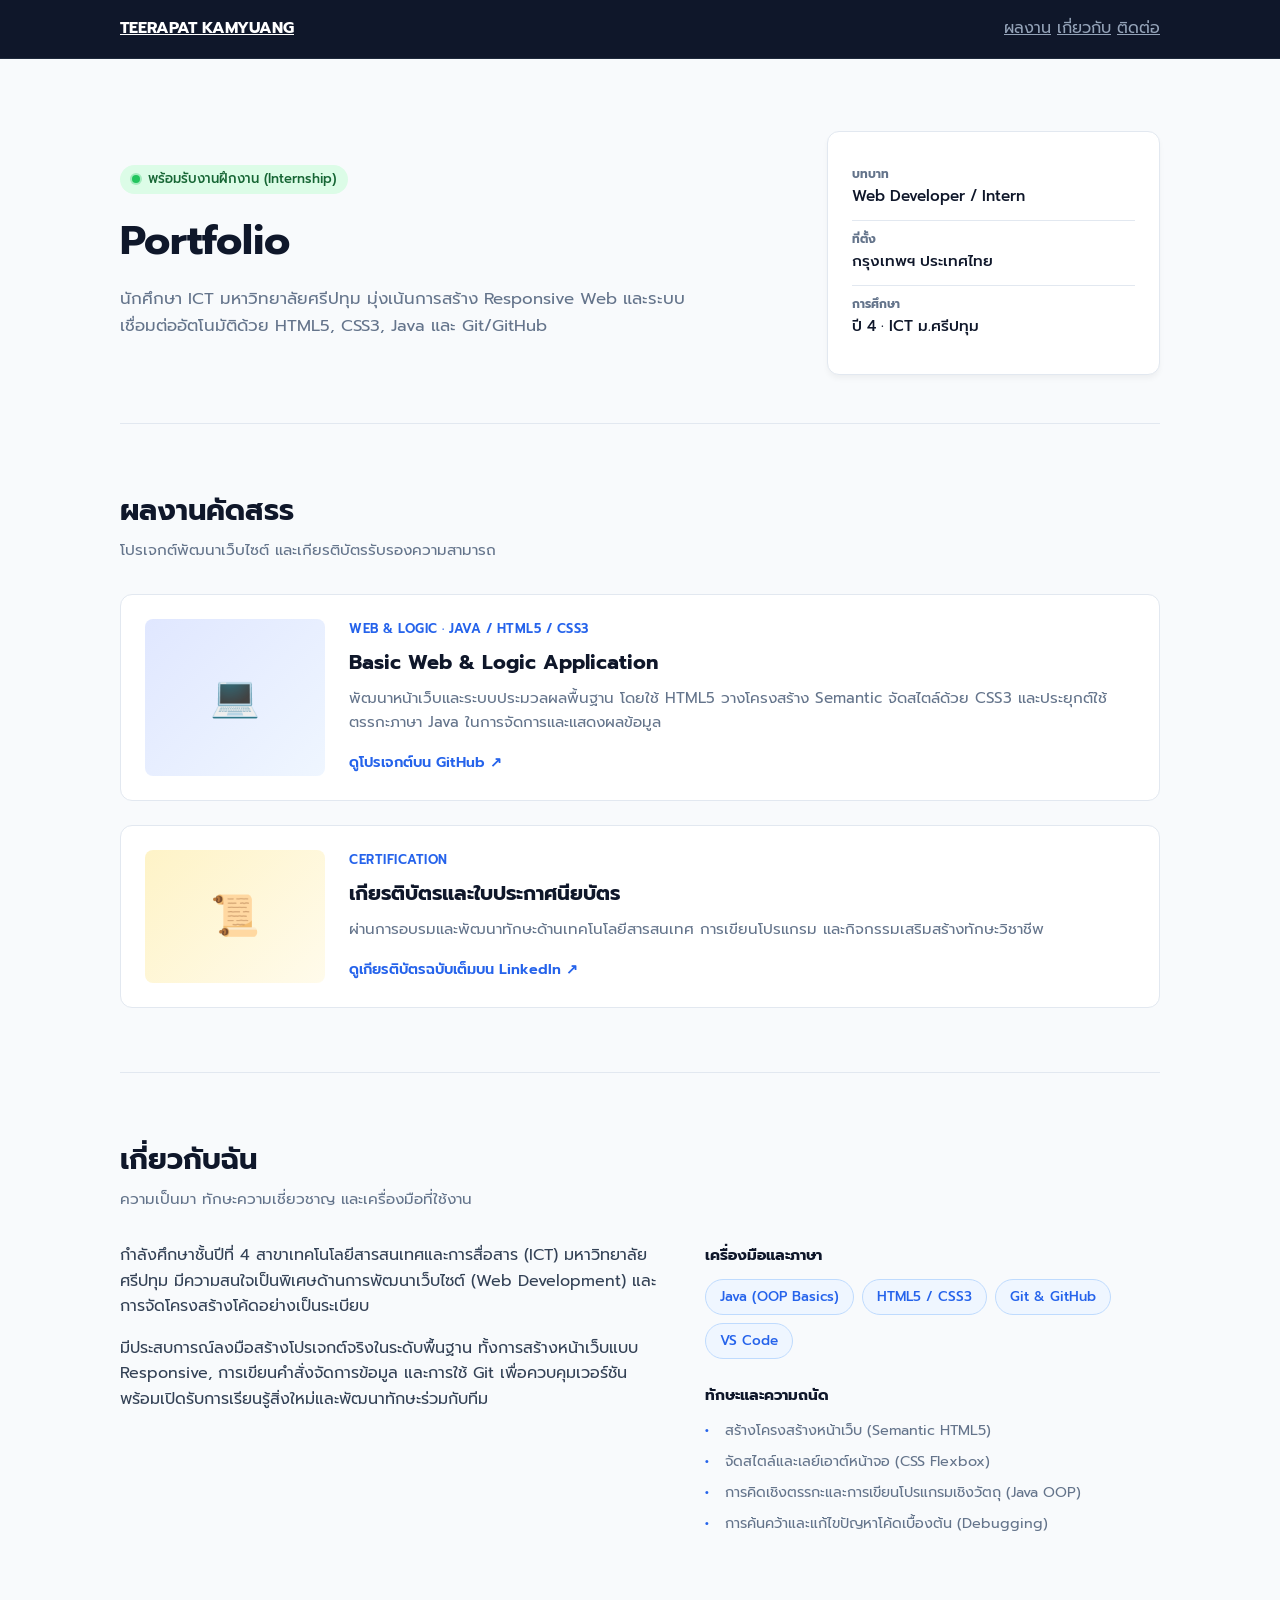
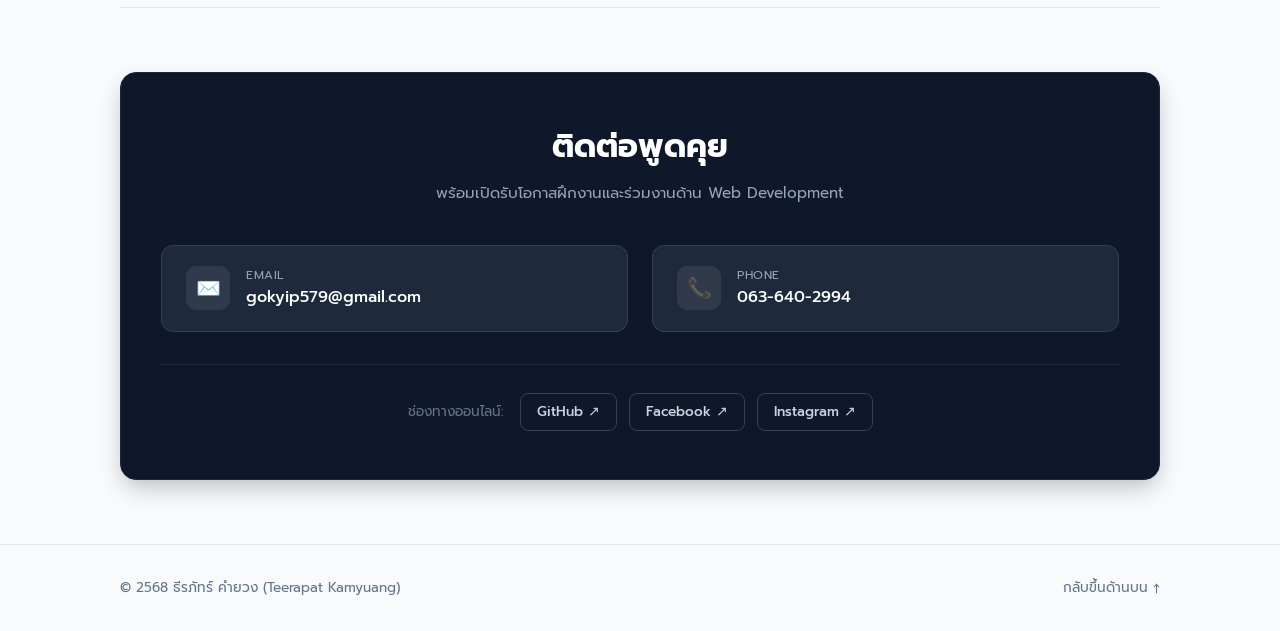
==== index.html @ 7fd55bf5 "rename to index.html" ====
<!DOCTYPE html>
<html lang="th">
<head>
  <meta charset="UTF-8">
  <meta name="viewport" content="width=device-width, initial-scale=1.0">
  <title>ธีรภัทร์ คำยวง | Web Developer</title>
  <link rel="preconnect" href="https://fonts.googleapis.com">
  <link rel="preconnect" href="https://fonts.gstatic.com" crossorigin>
  <link href="https://fonts.googleapis.com/css2?family=Prompt:wght@300;400;500;600;700&display=swap" rel="stylesheet">
  <link href="myy.css" rel="stylesheet">
</head>
<body>

<header class="site">
  <nav class="wrap">
    <a class="brand" href="#top">TEERAPAT KAMYUANG</a>
    <div class="nav-links">
      <a href="#work">ผลงาน</a>
      <a href="#about">เกี่ยวกับ</a>
      <a href="#contact">ติดต่อ</a>
    </div>
  </nav>
</header>

<main id="top">

  <!-- HERO SECTION -->
  <section class="hero wrap">
    <div class="hero-grid">
      <div class="hero-text">
        <div class="status-badge">
          <span class="status-dot"></span> พร้อมรับงานฝึกงาน (Internship)
        </div>
        <h1>Portfolio</h1>
        <p class="lede">นักศึกษา ICT มหาวิทยาลัยศรีปทุม มุ่งเน้นการสร้าง Responsive Web และระบบเชื่อมต่ออัตโนมัติด้วย HTML5, CSS3, Java และ Git/GitHub</p>
      </div>
      <div class="hero-meta-card">
        <div class="meta-item">
          <strong>บทบาท</strong>
          <span>Web Developer / Intern</span>
        </div>
        <div class="meta-item">
          <strong>ที่ตั้ง</strong>
          <span>กรุงเทพฯ ประเทศไทย</span>
        </div>
        <div class="meta-item">
          <strong>การศึกษา</strong>
          <span>ปี 4 · ICT ม.ศรีปทุม</span>
        </div>
      </div>
    </div>
  </section>

  <!-- PROJECTS SECTION -->
  <section class="section wrap" id="work">
    <div class="section-head">
      <h2>ผลงานคัดสรร</h2>
      <p>โปรเจกต์พัฒนาเว็บไซต์ และเกียรติบัตรรับรองความสามารถ</p>
    </div>

    <div class="projects-list">
      <!-- Project 1 -->
      <article class="project-card">
        <div class="art">
          <span class="art-icon">💻</span>
        </div>
        <div class="info">
          <div class="cat">Web &amp; Logic · Java / HTML5 / CSS3</div>
          <h3>Basic Web &amp; Logic Application</h3>
          <p>พัฒนาหน้าเว็บและระบบประมวลผลพื้นฐาน โดยใช้ HTML5 วางโครงสร้าง Semantic จัดสไตล์ด้วย CSS3 และประยุกต์ใช้ตรรกะภาษา Java ในการจัดการและแสดงผลข้อมูล</p>
          <a class="btn-link" href="https://github.com/KuroMark13" target="_blank">ดูโปรเจกต์บน GitHub ↗</a>
        </div>
      </article>
      
      <!-- Project 2: Certificate -->
      <article class="project-card cert-card">
        <div class="art cert-art">
          <span class="art-icon">📜</span>
        </div>
        <div class="info">
          <div class="cat">Certification</div>
          <h3>เกียรติบัตรและใบประกาศนียบัตร</h3>
          <p>ผ่านการอบรมและพัฒนาทักษะด้านเทคโนโลยีสารสนเทศ การเขียนโปรแกรม และกิจกรรมเสริมสร้างทักษะวิชาชีพ</p>
          <a class="btn-link" href="https://www.linkedin.com/in/teerapat-kamyuang-30a605290/" target="_blank">ดูเกียรติบัตรฉบับเต็มบน LinkedIn ↗</a>
        </div>
      </article>
    </div>
  </section>

  <!-- ABOUT SECTION -->
  <section class="section wrap" id="about">
    <div class="section-head">
      <h2>เกี่ยวกับฉัน</h2>
      <p>ความเป็นมา ทักษะความเชี่ยวชาญ และเครื่องมือที่ใช้งาน</p>
    </div>
    
    <div class="about-grid">
      <div class="about-desc">
        <p>กำลังศึกษาชั้นปีที่ 4 สาขาเทคโนโลยีสารสนเทศและการสื่อสาร (ICT) มหาวิทยาลัยศรีปทุม มีความสนใจเป็นพิเศษด้านการพัฒนาเว็บไซต์ (Web Development) และการจัดโครงสร้างโค้ดอย่างเป็นระเบียบ</p>
        <p>มีประสบการณ์ลงมือสร้างโปรเจกต์จริงในระดับพื้นฐาน ทั้งการสร้างหน้าเว็บแบบ Responsive, การเขียนคำสั่งจัดการข้อมูล และการใช้ Git เพื่อควบคุมเวอร์ชัน พร้อมเปิดรับการเรียนรู้สิ่งใหม่และพัฒนาทักษะร่วมกับทีม</p>
      </div>

      <div class="skills-block">
        <div class="skill-group">
          <h4>เครื่องมือและภาษา</h4>
          <div class="tag-cloud">
            <span class="tag">Java (OOP Basics)</span>
            <span class="tag">HTML5 / CSS3</span>
            <span class="tag">Git &amp; GitHub</span>
            <span class="tag">VS Code</span>
          </div>
        </div>
        <div class="skill-group">
          <h4>ทักษะและความถนัด</h4>
          <ul class="skill-list">
            <li>สร้างโครงสร้างหน้าเว็บ (Semantic HTML5)</li>
            <li>จัดสไตล์และเลย์เอาต์หน้าจอ (CSS Flexbox)</li>
            <li>การคิดเชิงตรรกะและการเขียนโปรแกรมเชิงวัตถุ (Java OOP)</li>
            <li>การค้นคว้าและแก้ไขปัญหาโค้ดเบื้องต้น (Debugging)</li>
          </ul>
        </div>
      </div>
    </div>
  </section>

  <!-- CONTACT SECTION -->
  <section class="section contact-section wrap" id="contact">
    <div class="contact-wrapper">
      <div class="contact-header">
        <h2>ติดต่อพูดคุย</h2>
        <p>พร้อมเปิดรับโอกาสฝึกงานและร่วมงานด้าน Web Development</p>
      </div>

      <!-- ช่องทางติดต่อหลัก: 2 คอลัมน์สมดุลกัน -->
      <div class="direct-contact-grid">
        <a class="contact-item" href="mailto:gokyip579@gmail.com">
          <div class="icon-box">✉️</div>
          <div class="contact-info">
            <span class="label">Email</span>
            <span class="value">gokyip579@gmail.com</span>
          </div>
        </a>

        <a class="contact-item" href="tel:0636402994">
          <div class="icon-box">📞</div>
          <div class="contact-info">
            <span class="label">Phone</span>
            <span class="value">063-640-2994</span>
          </div>
        </a>
      </div>

      <!-- โซเชียลมีเดีย: จัดแถวกลางสไตล์มินิมอล -->
      <div class="social-row">
        <span class="social-label">ช่องทางออนไลน์:</span>
        <div class="social-buttons">
          <a class="social-btn" href="https://github.com/KuroMark13" target="_blank">GitHub ↗</a>
          <a class="social-btn" href="https://www.facebook.com/teerapat.kamyuang" target="_blank">Facebook ↗</a>
          <a class="social-btn" href="https://www.instagram.com/kuro_kujo05" target="_blank">Instagram ↗</a>
        </div>
      </div>
    </div>
  </section>
</main>

<footer class="site">
  <div class="wrap footer-content">
    <span>© 2568 ธีรภัทร์ คำยวง (Teerapat Kamyuang)</span>
    <a href="#top">กลับขึ้นด้านบน ↑</a>
  </div>
</footer>

</body>
</html>
---- myy.css ----
/* --- RESET & VARIABLES --- */
:root {
  --primary: #2563eb;         /* สีน้ำเงิน Tech */
  --primary-light: #eff6ff;
  --dark: #0f172a;            /* สีกรมท่าเข้ม */
  --text-main: #1e293b;
  --text-muted: #64748b;
  --bg-page: #f8fafc;         /* เทาอ่อนสะบายตา */
  --bg-card: #ffffff;
  --border: #e2e8f0;
  --radius: 12px;
}

* {
  box-sizing: border-box;
  margin: 0;
  padding: 0;
}

html {
  scroll-behavior: smooth;
}

body {
  font-family: 'Prompt', -apple-system, BlinkMacSystemFont, sans-serif;
  background-color: var(--bg-page);
  color: var(--text-main);
  line-height: 1.6;
}

.wrap {
  width: 90%;
  max-width: 1040px;
  margin: 0 auto;
}

/* --- HEADER & NAVBAR --- */
header.site {
  position: sticky;
  top: 0;
  z-index: 100;
  background-color: #0f172a;
  border-bottom: 1px solid #1e293b;
  padding: 1rem 0;
}

header.site nav {
  display: flex;
  justify-content: space-between;
  align-items: center;
}

.brand {
  color: #ffffff;
  font-weight: 700;
}

.nav-links a {
  color: #94a3b8;
}

.nav-links a:hover {
  color: #38bdf8;
}

/* --- HERO SECTION --- */
.hero {
  padding: 4.5rem 0 3rem 0;
}

.hero-grid {
  display: grid;
  grid-template-columns: 2fr 1fr;
  gap: 2.5rem;
  align-items: center;
}

.status-badge {
  display: inline-flex;
  align-items: center;
  gap: 8px;
  background: #dcfce7;
  color: #166534;
  font-size: 0.82rem;
  font-weight: 500;
  padding: 4px 12px;
  border-radius: 50px;
  margin-bottom: 1.25rem;
}

.status-dot {
  width: 8px;
  height: 8px;
  background-color: #22c55e;
  border-radius: 50%;
  box-shadow: 0 0 0 2px rgba(34, 197, 94, 0.3);
}

.hero h1 {
  font-size: clamp(2rem, 3.2vw, 2.75rem);
  line-height: 1.3;
  color: var(--dark);
  margin-bottom: 1.2rem;
  word-break: keep-all;
}

.highlight {
  color: var(--primary);
}

.lede {
  color: var(--text-muted);
  font-size: 1.05rem;
  max-width: 580px;
}

.hero-meta-card {
  background: var(--bg-card);
  padding: 1.5rem;
  border-radius: var(--radius);
  border: 1px solid var(--border);
  box-shadow: 0 4px 6px -1px rgba(0, 0, 0, 0.05);
}

.meta-item {
  padding: 0.6rem 0;
  border-bottom: 1px solid var(--border);
}

.meta-item:last-child {
  border-bottom: none;
}

.meta-item strong {
  display: block;
  font-size: 0.75rem;
  color: var(--text-muted);
  text-transform: uppercase;
}

.meta-item span {
  font-size: 0.95rem;
  font-weight: 500;
  color: var(--dark);
}

/* --- SECTION GENERAL --- */
.section {
  padding: 4rem 0;
  border-top: 1px solid var(--border);
}

.section-head {
  margin-bottom: 2rem;
}

.section-head h2 {
  font-size: 1.8rem;
  color: var(--dark);
  margin-bottom: 0.25rem;
}

.section-head p {
  color: var(--text-muted);
  font-size: 0.95rem;
}

/* --- PROJECTS & CERTIFICATES CARDS --- */
.projects-list {
  display: flex;
  flex-direction: column;
  gap: 1.5rem;
}

.project-card {
  display: grid;
  grid-template-columns: 180px 1fr;
  gap: 1.5rem;
  background: var(--bg-card);
  border: 1px solid var(--border);
  border-radius: var(--radius);
  padding: 1.5rem;
  transition: transform 0.2s, box-shadow 0.2s, border-color 0.2s;
}

.project-card:hover {
  transform: translateY(-3px);
  box-shadow: 0 10px 15px -3px rgba(0, 0, 0, 0.07);
  border-color: #cbd5e1;
}

.project-card .art {
  background: linear-gradient(135deg, #e0e7ff, #eff6ff);
  border-radius: 8px;
  display: flex;
  align-items: center;
  justify-content: center;
  min-height: 120px;
}

.cert-art {
  background: linear-gradient(135deg, #fef3c7, #fffbeb) !important;
}

.art-icon {
  font-size: 2.5rem;
}

.project-card .cat {
  font-size: 0.8rem;
  font-weight: 600;
  color: var(--primary);
  text-transform: uppercase;
  letter-spacing: 0.5px;
  margin-bottom: 0.4rem;
}

.project-card h3 {
  font-size: 1.25rem;
  color: var(--dark);
  margin-bottom: 0.5rem;
}

.project-card p {
  color: var(--text-muted);
  font-size: 0.95rem;
  margin-bottom: 1rem;
}

.btn-link {
  display: inline-block;
  color: var(--primary);
  font-weight: 600;
  font-size: 0.9rem;
  text-decoration: none;
  transition: gap 0.2s;
}

.btn-link:hover {
  text-decoration: underline;
}

/* --- ABOUT SECTION & SKILLS --- */
.about-grid {
  display: grid;
  grid-template-columns: 1.2fr 1fr;
  gap: 2.5rem;
}

.about-desc p {
  color: #334155;
  margin-bottom: 1rem;
  font-size: 1rem;
}

.skills-block {
  display: flex;
  flex-direction: column;
  gap: 1.5rem;
}

.skill-group h4 {
  font-size: 0.95rem;
  color: var(--dark);
  margin-bottom: 0.75rem;
}

.tag-cloud {
  display: flex;
  flex-wrap: wrap;
  gap: 8px;
}

.tag {
  background: var(--primary-light);
  color: var(--primary);
  font-size: 0.85rem;
  font-weight: 500;
  padding: 6px 14px;
  border-radius: 20px;
  border: 1px solid #bfdbfe;
}

.skill-list {
  list-style: none;
}

.skill-list li {
  font-size: 0.9rem;
  color: var(--text-muted);
  margin-bottom: 0.5rem;
  position: relative;
  padding-left: 1.2rem;
}

.skill-list li::before {
  content: "•";
  color: var(--primary);
  font-weight: bold;
  position: absolute;
  left: 0;
}

/* --- CONTACT SECTION REDESIGN --- */
.contact-section {
  padding: 4rem 0;
}

.contact-wrapper {
  background: #0f172a; /* สีกรมท่าเข้มเรียบหรู */
  border: 1px solid #1e293b;
  border-radius: 16px;
  padding: 3rem 2.5rem;
  box-shadow: 0 10px 25px -5px rgba(15, 23, 42, 0.3);
}

.contact-header {
  text-align: center;
  margin-bottom: 2.5rem;
}

.contact-header h2 {
  color: #ffffff;
  font-size: 2rem;
  margin-bottom: 0.5rem;
}

.contact-header p {
  color: #94a3b8;
  font-size: 0.95rem;
}

/* การ์ดติดต่อหลัก 2 ใบวางคู่กัน */
.direct-contact-grid {
  display: grid;
  grid-template-columns: 1fr 1fr;
  gap: 1.5rem;
  margin-bottom: 2rem;
}

.contact-item {
  display: flex;
  align-items: center;
  gap: 1rem;
  background: #1e293b;
  border: 1px solid #334155;
  border-radius: 12px;
  padding: 1.25rem 1.5rem;
  text-decoration: none;
  transition: all 0.25s ease;
}

.contact-item:hover {
  background: #2563eb; /* ชี้แล้วเปลี่ยนเป็นสีน้ำเงิน */
  border-color: #2563eb;
  transform: translateY(-2px);
}

.icon-box {
  width: 44px;
  height: 44px;
  background: rgba(255, 255, 255, 0.08);
  border-radius: 10px;
  display: flex;
  align-items: center;
  justify-content: center;
  font-size: 1.25rem;
}

.contact-info {
  display: flex;
  flex-direction: column;
}

.contact-info .label {
  font-size: 0.75rem;
  text-transform: uppercase;
  letter-spacing: 0.5px;
  color: #94a3b8;
}

.contact-info .value {
  font-size: 1rem;
  font-weight: 500;
  color: #ffffff;
}

/* แถบโซเชียลมีเดีย */
.social-row {
  display: flex;
  align-items: center;
  justify-content: center;
  gap: 1rem;
  border-top: 1px solid #1e293b;
  padding-top: 1.75rem;
  flex-wrap: wrap;
}

.social-label {
  color: #64748b;
  font-size: 0.85rem;
}

.social-buttons {
  display: flex;
  gap: 0.75rem;
  flex-wrap: wrap;
}

.social-btn {
  background: transparent;
  color: #cbd5e1;
  border: 1px solid #334155;
  padding: 0.45rem 1rem;
  border-radius: 8px;
  text-decoration: none;
  font-size: 0.85rem;
  font-weight: 500;
  transition: all 0.2s ease;
}

.social-btn:hover {
  color: #ffffff;
  border-color: #94a3b8;
  background: rgba(255, 255, 255, 0.05);
}

/* รองรับจอมือถือ */
@media (max-width: 640px) {
  .contact-wrapper {
    padding: 2rem 1.25rem;
  }
  
  .direct-contact-grid {
    grid-template-columns: 1fr;
    gap: 1rem;
  }

  .social-row {
    flex-direction: column;
    gap: 0.75rem;
  }
}

/* --- FOOTER --- */
footer.site {
  border-top: 1px solid var(--border);
  padding: 2rem 0;
  font-size: 0.85rem;
  color: var(--text-muted);
}

.footer-content {
  display: flex;
  justify-content: space-between;
}

.footer-content a {
  color: var(--text-muted);
  text-decoration: none;
}

/* --- RESPONSIVE MOBILE --- */
@media (max-width: 768px) {
  .hero-grid,
  .about-grid,
  .project-card {
    grid-template-columns: 1fr;
  }

  .project-card .art {
    height: 100px;
  }

  .hero {
    padding: 2.5rem 0;
  }

  .contact-actions {
    flex-direction: column;
  }
}
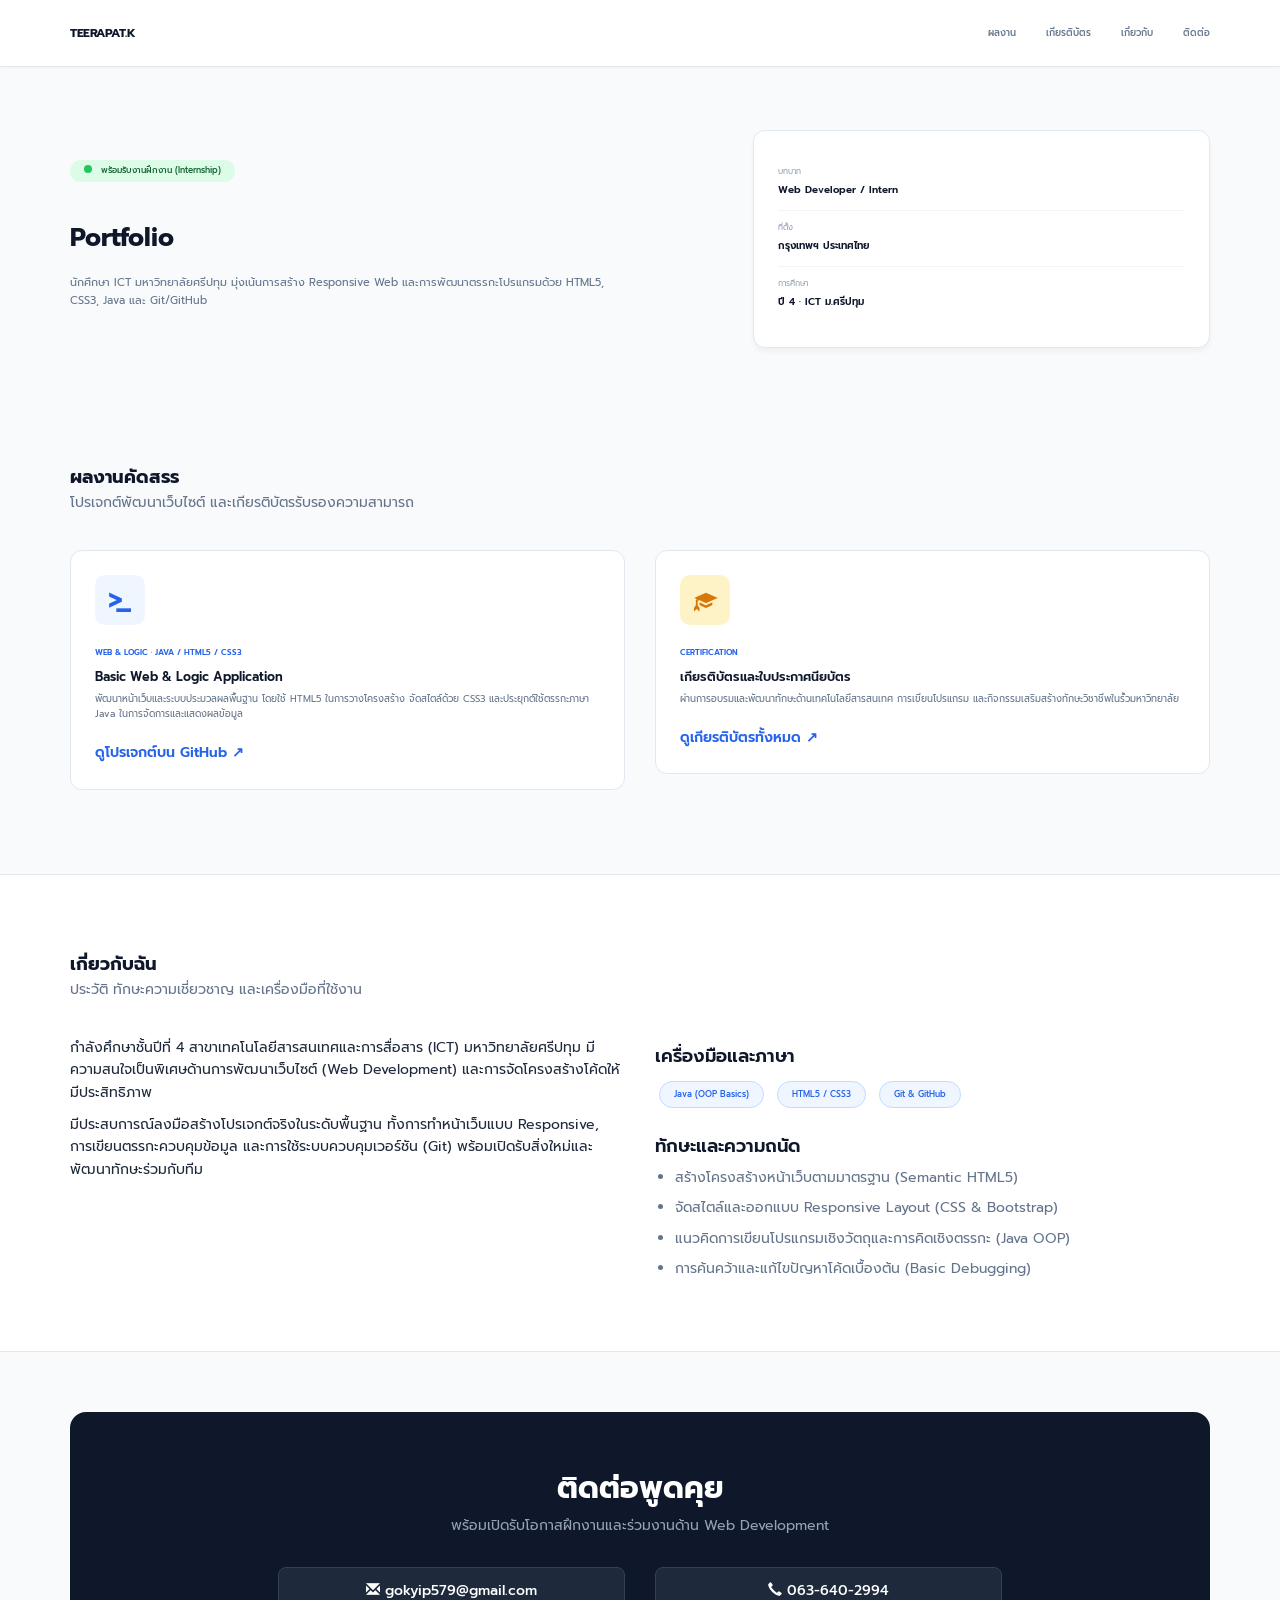
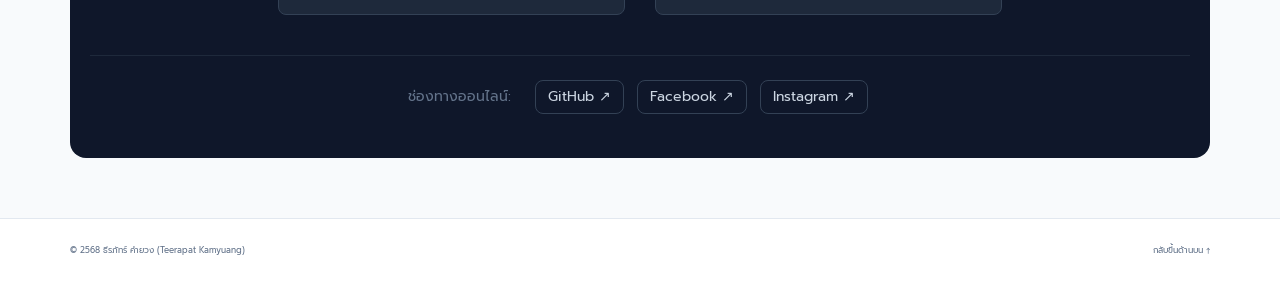
==== commit 87fce9fd: "upgrade to Bootstrap 3 with modal and responsive navbar" ====
--- a/index.html
+++ b/index.html
@@ -1,172 +1,202 @@
 <!DOCTYPE html>
 <html lang="th">
 <head>
-  <meta charset="UTF-8">
-  <meta name="viewport" content="width=device-width, initial-scale=1.0">
+  <meta charset="utf-8">
+  <meta name="viewport" content="width=device-width, initial-scale=1">
   <title>ธีรภัทร์ คำยวง | Web Developer</title>
+
+  <!-- Bootstrap 3.4.1 & jQuery -->
+  <link rel="stylesheet" href="https://maxcdn.bootstrapcdn.com/bootstrap/3.4.1/css/bootstrap.min.css">
+  <script src="https://ajax.googleapis.com/ajax/libs/jquery/3.7.1/jquery.min.js"></script>
+  <script src="https://maxcdn.bootstrapcdn.com/bootstrap/3.4.1/js/bootstrap.min.js"></script>
+
+  <!-- Google Fonts: Prompt -->
   <link rel="preconnect" href="https://fonts.googleapis.com">
   <link rel="preconnect" href="https://fonts.gstatic.com" crossorigin>
   <link href="https://fonts.googleapis.com/css2?family=Prompt:wght@300;400;500;600;700&display=swap" rel="stylesheet">
+
   <link href="myy.css" rel="stylesheet">
 </head>
-<body>
-
-<header class="site">
-  <nav class="wrap">
-    <a class="brand" href="#top">TEERAPAT KAMYUANG</a>
-    <div class="nav-links">
-      <a href="#work">ผลงาน</a>
-      <a href="#about">เกี่ยวกับ</a>
-      <a href="#contact">ติดต่อ</a>
-    </div>
-  </nav>
-</header>
-
-<main id="top">
-
-  <!-- HERO SECTION -->
-  <section class="hero wrap">
-    <div class="hero-grid">
-      <div class="hero-text">
+<body id="top">
+
+<!-- NAVBAR (Bootstrap Fixed Top + Collapse Menu) -->
+<nav class="navbar navbar-default navbar-fixed-top custom-nav">
+  <div class="container">
+    <div class="navbar-header">
+      <button type="button" class="navbar-toggle collapsed" data-toggle="collapse" data-target="#navbar-menu">
+        <span class="icon-bar"></span>
+        <span class="icon-bar"></span>
+        <span class="icon-bar"></span>
+      </button>
+      <a class="navbar-brand brand-logo" href="#top">TEERAPAT.K</a>
+    </div>
+
+    <div class="collapse navbar-collapse" id="navbar-menu">
+      <ul class="nav navbar-nav navbar-right">
+        <li><a href="#work">ผลงาน</a></li>
+        <li><a href="certificates.html">เกียรติบัตร</a></li>
+        <li><a href="#about">เกี่ยวกับ</a></li>
+        <li><a href="#contact">ติดต่อ</a></li>
+      </ul>
+    </div>
+  </div>
+</nav>
+
+<!-- HERO SECTION -->
+<section class="hero-section">
+  <div class="container">
+    <div class="row hero-align">
+      <div class="col-md-7 col-sm-12">
         <div class="status-badge">
           <span class="status-dot"></span> พร้อมรับงานฝึกงาน (Internship)
         </div>
-        <h1>Portfolio</h1>
-        <p class="lede">นักศึกษา ICT มหาวิทยาลัยศรีปทุม มุ่งเน้นการสร้าง Responsive Web และระบบเชื่อมต่ออัตโนมัติด้วย HTML5, CSS3, Java และ Git/GitHub</p>
-      </div>
-      <div class="hero-meta-card">
-        <div class="meta-item">
-          <strong>บทบาท</strong>
-          <span>Web Developer / Intern</span>
-        </div>
-        <div class="meta-item">
-          <strong>ที่ตั้ง</strong>
-          <span>กรุงเทพฯ ประเทศไทย</span>
-        </div>
-        <div class="meta-item">
-          <strong>การศึกษา</strong>
-          <span>ปี 4 · ICT ม.ศรีปทุม</span>
-        </div>
-      </div>
-    </div>
-  </section>
-
-  <!-- PROJECTS SECTION -->
-  <section class="section wrap" id="work">
-    <div class="section-head">
+        <h1 class="hero-title">Portfolio</h1>
+        <p class="hero-desc">
+          นักศึกษา ICT มหาวิทยาลัยศรีปทุม มุ่งเน้นการสร้าง Responsive Web และการพัฒนาตรรกะโปรแกรมด้วย HTML5, CSS3, Java และ Git/GitHub
+        </p>
+      </div>
+
+      <div class="col-md-5 col-sm-12">
+        <div class="meta-card">
+          <div class="meta-row">
+            <span class="meta-label">บทบาท</span>
+            <span class="meta-value">Web Developer / Intern</span>
+          </div>
+          <div class="meta-row">
+            <span class="meta-label">ที่ตั้ง</span>
+            <span class="meta-value">กรุงเทพฯ ประเทศไทย</span>
+          </div>
+          <div class="meta-row">
+            <span class="meta-label">การศึกษา</span>
+            <span class="meta-value">ปี 4 · ICT ม.ศรีปทุม</span>
+          </div>
+        </div>
+      </div>
+    </div>
+  </div>
+</section>
+
+<!-- PROJECTS SECTION -->
+<section class="section-padding" id="work">
+  <div class="container">
+    <div class="section-title-wrap">
       <h2>ผลงานคัดสรร</h2>
       <p>โปรเจกต์พัฒนาเว็บไซต์ และเกียรติบัตรรับรองความสามารถ</p>
     </div>
 
-    <div class="projects-list">
+    <div class="row">
       <!-- Project 1 -->
-      <article class="project-card">
-        <div class="art">
-          <span class="art-icon">💻</span>
-        </div>
-        <div class="info">
-          <div class="cat">Web &amp; Logic · Java / HTML5 / CSS3</div>
-          <h3>Basic Web &amp; Logic Application</h3>
-          <p>พัฒนาหน้าเว็บและระบบประมวลผลพื้นฐาน โดยใช้ HTML5 วางโครงสร้าง Semantic จัดสไตล์ด้วย CSS3 และประยุกต์ใช้ตรรกะภาษา Java ในการจัดการและแสดงผลข้อมูล</p>
-          <a class="btn-link" href="https://github.com/KuroMark13" target="_blank">ดูโปรเจกต์บน GitHub ↗</a>
-        </div>
-      </article>
-      
-      <!-- Project 2: Certificate -->
-      <article class="project-card cert-card">
-        <div class="art cert-art">
-          <span class="art-icon">📜</span>
-        </div>
-        <div class="info">
-          <div class="cat">Certification</div>
-          <h3>เกียรติบัตรและใบประกาศนียบัตร</h3>
-          <p>ผ่านการอบรมและพัฒนาทักษะด้านเทคโนโลยีสารสนเทศ การเขียนโปรแกรม และกิจกรรมเสริมสร้างทักษะวิชาชีพ</p>
-          <a class="btn-link" href="https://www.linkedin.com/in/teerapat-kamyuang-30a605290/" target="_blank">ดูเกียรติบัตรฉบับเต็มบน LinkedIn ↗</a>
-        </div>
-      </article>
-    </div>
-  </section>
-
-  <!-- ABOUT SECTION -->
-  <section class="section wrap" id="about">
-    <div class="section-head">
+      <div class="col-md-6 col-sm-12">
+        <div class="custom-card">
+          <div class="card-icon-header icon-code">
+            <span class="glyphicon glyphicon-console"></span>
+          </div>
+          <div class="card-content">
+            <span class="card-tag">Web &amp; Logic · Java / HTML5 / CSS3</span>
+            <h3>Basic Web &amp; Logic Application</h3>
+            <p>พัฒนาหน้าเว็บและระบบประมวลผลพื้นฐาน โดยใช้ HTML5 ในการวางโครงสร้าง จัดสไตล์ด้วย CSS3 และประยุกต์ใช้ตรรกะภาษา Java ในการจัดการและแสดงผลข้อมูล</p>
+            <a class="card-btn-link" href="https://github.com/KuroMark13" target="_blank">ดูโปรเจกต์บน GitHub ↗</a>
+          </div>
+        </div>
+      </div>
+
+      <!-- Project 2: Link to Certificates -->
+      <div class="col-md-6 col-sm-12">
+        <div class="custom-card">
+          <div class="card-icon-header icon-cert">
+            <span class="glyphicon glyphicon-education"></span>
+          </div>
+          <div class="card-content">
+            <span class="card-tag">Certification</span>
+            <h3>เกียรติบัตรและใบประกาศนียบัตร</h3>
+            <p>ผ่านการอบรมและพัฒนาทักษะด้านเทคโนโลยีสารสนเทศ การเขียนโปรแกรม และกิจกรรมเสริมสร้างทักษะวิชาชีพในรั้วมหาวิทยาลัย</p>
+            <a class="card-btn-link" href="certificates.html">ดูเกียรติบัตรทั้งหมด ↗</a>
+          </div>
+        </div>
+      </div>
+    </div>
+  </div>
+</section>
+
+<!-- ABOUT SECTION -->
+<section class="section-padding bg-light-section" id="about">
+  <div class="container">
+    <div class="section-title-wrap">
       <h2>เกี่ยวกับฉัน</h2>
-      <p>ความเป็นมา ทักษะความเชี่ยวชาญ และเครื่องมือที่ใช้งาน</p>
-    </div>
-    
-    <div class="about-grid">
-      <div class="about-desc">
-        <p>กำลังศึกษาชั้นปีที่ 4 สาขาเทคโนโลยีสารสนเทศและการสื่อสาร (ICT) มหาวิทยาลัยศรีปทุม มีความสนใจเป็นพิเศษด้านการพัฒนาเว็บไซต์ (Web Development) และการจัดโครงสร้างโค้ดอย่างเป็นระเบียบ</p>
-        <p>มีประสบการณ์ลงมือสร้างโปรเจกต์จริงในระดับพื้นฐาน ทั้งการสร้างหน้าเว็บแบบ Responsive, การเขียนคำสั่งจัดการข้อมูล และการใช้ Git เพื่อควบคุมเวอร์ชัน พร้อมเปิดรับการเรียนรู้สิ่งใหม่และพัฒนาทักษะร่วมกับทีม</p>
-      </div>
-
-      <div class="skills-block">
-        <div class="skill-group">
+      <p>ประวัติ ทักษะความเชี่ยวชาญ และเครื่องมือที่ใช้งาน</p>
+    </div>
+
+    <div class="row">
+      <div class="col-md-6 col-sm-12">
+        <div class="about-text">
+          <p>กำลังศึกษาชั้นปีที่ 4 สาขาเทคโนโลยีสารสนเทศและการสื่อสาร (ICT) มหาวิทยาลัยศรีปทุม มีความสนใจเป็นพิเศษด้านการพัฒนาเว็บไซต์ (Web Development) และการจัดโครงสร้างโค้ดให้มีประสิทธิภาพ</p>
+          <p>มีประสบการณ์ลงมือสร้างโปรเจกต์จริงในระดับพื้นฐาน ทั้งการทำหน้าเว็บแบบ Responsive, การเขียนตรรกะควบคุมข้อมูล และการใช้ระบบควบคุมเวอร์ชัน (Git) พร้อมเปิดรับสิ่งใหม่และพัฒนาทักษะร่วมกับทีม</p>
+        </div>
+      </div>
+
+      <div class="col-md-6 col-sm-12">
+        <div class="skills-box">
           <h4>เครื่องมือและภาษา</h4>
-          <div class="tag-cloud">
-            <span class="tag">Java (OOP Basics)</span>
-            <span class="tag">HTML5 / CSS3</span>
-            <span class="tag">Git &amp; GitHub</span>
-            <span class="tag">VS Code</span>
-          </div>
-        </div>
-        <div class="skill-group">
-          <h4>ทักษะและความถนัด</h4>
-          <ul class="skill-list">
-            <li>สร้างโครงสร้างหน้าเว็บ (Semantic HTML5)</li>
-            <li>จัดสไตล์และเลย์เอาต์หน้าจอ (CSS Flexbox)</li>
-            <li>การคิดเชิงตรรกะและการเขียนโปรแกรมเชิงวัตถุ (Java OOP)</li>
-            <li>การค้นคว้าและแก้ไขปัญหาโค้ดเบื้องต้น (Debugging)</li>
+          <div class="badge-tags">
+            <span class="skill-badge">Java (OOP Basics)</span>
+            <span class="skill-badge">HTML5 / CSS3</span>
+            <span class="skill-badge">Git &amp; GitHub</span>
+          </div>
+
+          <h4 style="margin-top: 25px;">ทักษะและความถนัด</h4>
+          <ul class="styled-list">
+            <li>สร้างโครงสร้างหน้าเว็บตามมาตรฐาน (Semantic HTML5)</li>
+            <li>จัดสไตล์และออกแบบ Responsive Layout (CSS &amp; Bootstrap)</li>
+            <li>แนวคิดการเขียนโปรแกรมเชิงวัตถุและการคิดเชิงตรรกะ (Java OOP)</li>
+            <li>การค้นคว้าและแก้ไขปัญหาโค้ดเบื้องต้น (Basic Debugging)</li>
           </ul>
         </div>
       </div>
     </div>
-  </section>
-
-  <!-- CONTACT SECTION -->
-  <section class="section contact-section wrap" id="contact">
-    <div class="contact-wrapper">
-      <div class="contact-header">
-        <h2>ติดต่อพูดคุย</h2>
-        <p>พร้อมเปิดรับโอกาสฝึกงานและร่วมงานด้าน Web Development</p>
-      </div>
-
-      <!-- ช่องทางติดต่อหลัก: 2 คอลัมน์สมดุลกัน -->
-      <div class="direct-contact-grid">
-        <a class="contact-item" href="mailto:gokyip579@gmail.com">
-          <div class="icon-box">✉️</div>
-          <div class="contact-info">
-            <span class="label">Email</span>
-            <span class="value">gokyip579@gmail.com</span>
-          </div>
-        </a>
-
-        <a class="contact-item" href="tel:0636402994">
-          <div class="icon-box">📞</div>
-          <div class="contact-info">
-            <span class="label">Phone</span>
-            <span class="value">063-640-2994</span>
-          </div>
-        </a>
-      </div>
-
-      <!-- โซเชียลมีเดีย: จัดแถวกลางสไตล์มินิมอล -->
-      <div class="social-row">
-        <span class="social-label">ช่องทางออนไลน์:</span>
-        <div class="social-buttons">
-          <a class="social-btn" href="https://github.com/KuroMark13" target="_blank">GitHub ↗</a>
-          <a class="social-btn" href="https://www.facebook.com/teerapat.kamyuang" target="_blank">Facebook ↗</a>
-          <a class="social-btn" href="https://www.instagram.com/kuro_kujo05" target="_blank">Instagram ↗</a>
-        </div>
-      </div>
-    </div>
-  </section>
-</main>
-
-<footer class="site">
-  <div class="wrap footer-content">
-    <span>© 2568 ธีรภัทร์ คำยวง (Teerapat Kamyuang)</span>
-    <a href="#top">กลับขึ้นด้านบน ↑</a>
+  </div>
+</section>
+
+<!-- CONTACT SECTION -->
+<section class="section-padding" id="contact">
+  <div class="container">
+    <div class="contact-box-card text-center">
+      <h2>ติดต่อพูดคุย</h2>
+      <p>พร้อมเปิดรับโอกาสฝึกงานและร่วมงานด้าน Web Development</p>
+
+      <div class="row contact-btn-group">
+        <div class="col-sm-6 col-md-4 col-md-offset-2">
+          <a class="contact-action-btn primary-contact" href="mailto:gokyip579@gmail.com">
+            <span class="glyphicon glyphicon-envelope"></span> gokyip579@gmail.com
+          </a>
+        </div>
+        <div class="col-sm-6 col-md-4">
+          <a class="contact-action-btn primary-contact" href="tel:0636402994">
+            <span class="glyphicon glyphicon-earphone"></span> 063-640-2994
+          </a>
+        </div>
+      </div>
+
+      <div class="social-links-area">
+        <span class="social-text">ช่องทางออนไลน์:</span>
+        <a class="btn btn-default custom-social-btn" href="https://github.com/KuroMark13" target="_blank">GitHub ↗</a>
+        <a class="btn btn-default custom-social-btn" href="https://www.facebook.com/teerapat.kamyuang" target="_blank">Facebook ↗</a>
+        <a class="btn btn-default custom-social-btn" href="https://www.instagram.com/kuro_kujo05" target="_blank">Instagram ↗</a>
+      </div>
+    </div>
+  </div>
+</section>
+
+<!-- FOOTER -->
+<footer class="site-footer">
+  <div class="container">
+    <div class="row">
+      <div class="col-sm-6 text-left">
+        <span>© 2568 ธีรภัทร์ คำยวง (Teerapat Kamyuang)</span>
+      </div>
+      <div class="col-sm-6 text-right">
+        <a href="#top">กลับขึ้นด้านบน ↑</a>
+      </div>
+    </div>
   </div>
 </footer>
 
--- a/myy.css
+++ b/myy.css
@@ -1,482 +1,327 @@
-/* --- RESET & VARIABLES --- */
-:root {
-  --primary: #2563eb;         /* สีน้ำเงิน Tech */
-  --primary-light: #eff6ff;
-  --dark: #0f172a;            /* สีกรมท่าเข้ม */
-  --text-main: #1e293b;
-  --text-muted: #64748b;
-  --bg-page: #f8fafc;         /* เทาอ่อนสะบายตา */
-  --bg-card: #ffffff;
-  --border: #e2e8f0;
-  --radius: 12px;
-}
-
-* {
-  box-sizing: border-box;
-  margin: 0;
-  padding: 0;
-}
-
-html {
-  scroll-behavior: smooth;
-}
-
+/* --- RESET & TYPOGRAPHY --- */
 body {
-  font-family: 'Prompt', -apple-system, BlinkMacSystemFont, sans-serif;
-  background-color: var(--bg-page);
-  color: var(--text-main);
+  font-family: 'Prompt', -apple-system, BlinkMacSystemFont, sans-serif !important;
+  background-color: #f8fafc;
+  color: #1e293b;
   line-height: 1.6;
-}
-
-.wrap {
-  width: 90%;
-  max-width: 1040px;
-  margin: 0 auto;
-}
-
-/* --- HEADER & NAVBAR --- */
-header.site {
-  position: sticky;
-  top: 0;
-  z-index: 100;
-  background-color: #0f172a;
-  border-bottom: 1px solid #1e293b;
-  padding: 1rem 0;
-}
-
-header.site nav {
+  padding-top: 70px; /* เว้นที่ให้ Fixed Navbar */
+}
+
+/* --- NAVBAR STYLING --- */
+.custom-nav {
+  background-color: rgba(255, 255, 255, 0.95);
+  backdrop-filter: blur(8px);
+  border-bottom: 1px solid #e2e8f0;
+  padding: 8px 0;
+  box-shadow: 0 1px 3px rgba(0, 0, 0, 0.04);
+}
+
+.brand-logo {
+  font-weight: 700;
+  color: #0f172a !important;
+  letter-spacing: -0.5px;
+  font-size: 1.2rem;
+}
+
+.custom-nav .navbar-nav > li > a {
+  color: #64748b;
+  font-weight: 500;
+  font-size: 0.95rem;
+  transition: color 0.2s;
+}
+
+.custom-nav .navbar-nav > li > a:hover {
+  color: #2563eb !important;
+  background: transparent !important;
+}
+
+/* --- HERO SECTION --- */
+.hero-section {
+  padding: 60px 0 40px 0;
+}
+
+.hero-align {
   display: flex;
-  justify-content: space-between;
   align-items: center;
-}
-
-.brand {
-  color: #ffffff;
-  font-weight: 700;
-}
-
-.nav-links a {
-  color: #94a3b8;
-}
-
-.nav-links a:hover {
-  color: #38bdf8;
-}
-
-/* --- HERO SECTION --- */
-.hero {
-  padding: 4.5rem 0 3rem 0;
-}
-
-.hero-grid {
-  display: grid;
-  grid-template-columns: 2fr 1fr;
-  gap: 2.5rem;
-  align-items: center;
+  flex-wrap: wrap;
 }
 
 .status-badge {
-  display: inline-flex;
-  align-items: center;
-  gap: 8px;
+  display: inline-block;
   background: #dcfce7;
   color: #166534;
-  font-size: 0.82rem;
-  font-weight: 500;
-  padding: 4px 12px;
+  font-size: 0.85rem;
+  font-weight: 500;
+  padding: 4px 14px;
   border-radius: 50px;
-  margin-bottom: 1.25rem;
+  margin-bottom: 20px;
 }
 
 .status-dot {
+  display: inline-block;
   width: 8px;
   height: 8px;
   background-color: #22c55e;
   border-radius: 50%;
-  box-shadow: 0 0 0 2px rgba(34, 197, 94, 0.3);
-}
-
-.hero h1 {
-  font-size: clamp(2rem, 3.2vw, 2.75rem);
+  margin-right: 6px;
+}
+
+.hero-title {
+  font-size: 2.5rem;
+  font-weight: 700;
+  color: #0f172a;
   line-height: 1.3;
-  color: var(--dark);
-  margin-bottom: 1.2rem;
-  word-break: keep-all;
-}
-
-.highlight {
-  color: var(--primary);
-}
-
-.lede {
-  color: var(--text-muted);
-  font-size: 1.05rem;
-  max-width: 580px;
-}
-
-.hero-meta-card {
-  background: var(--bg-card);
-  padding: 1.5rem;
-  border-radius: var(--radius);
-  border: 1px solid var(--border);
+  margin-bottom: 20px;
+}
+
+.text-primary-custom {
+  color: #2563eb;
+}
+
+.hero-desc {
+  color: #64748b;
+  font-size: 1.1rem;
+  max-width: 540px;
+}
+
+.meta-card {
+  background: #ffffff;
+  border: 1px solid #e2e8f0;
+  border-radius: 12px;
+  padding: 24px;
   box-shadow: 0 4px 6px -1px rgba(0, 0, 0, 0.05);
 }
 
-.meta-item {
-  padding: 0.6rem 0;
-  border-bottom: 1px solid var(--border);
-}
-
-.meta-item:last-child {
+.meta-row {
+  padding: 10px 0;
+  border-bottom: 1px solid #f1f5f9;
+}
+
+.meta-row:last-child {
   border-bottom: none;
 }
 
-.meta-item strong {
+.meta-label {
   display: block;
-  font-size: 0.75rem;
-  color: var(--text-muted);
+  font-size: 0.8rem;
+  color: #94a3b8;
   text-transform: uppercase;
 }
 
-.meta-item span {
-  font-size: 0.95rem;
-  font-weight: 500;
-  color: var(--dark);
-}
-
-/* --- SECTION GENERAL --- */
-.section {
-  padding: 4rem 0;
-  border-top: 1px solid var(--border);
-}
-
-.section-head {
-  margin-bottom: 2rem;
-}
-
-.section-head h2 {
+.meta-value {
+  font-size: 1rem;
+  font-weight: 600;
+  color: #0f172a;
+}
+
+/* --- SECTION & TITLES --- */
+.section-padding {
+  padding: 60px 0;
+}
+
+.bg-light-section {
+  background-color: #ffffff;
+  border-top: 1px solid #e2e8f0;
+  border-bottom: 1px solid #e2e8f0;
+}
+
+.section-title-wrap {
+  margin-bottom: 35px;
+}
+
+.section-title-wrap h2 {
   font-size: 1.8rem;
-  color: var(--dark);
-  margin-bottom: 0.25rem;
-}
-
-.section-head p {
-  color: var(--text-muted);
-  font-size: 0.95rem;
-}
-
-/* --- PROJECTS & CERTIFICATES CARDS --- */
-.projects-list {
-  display: flex;
-  flex-direction: column;
-  gap: 1.5rem;
-}
-
-.project-card {
-  display: grid;
-  grid-template-columns: 180px 1fr;
-  gap: 1.5rem;
-  background: var(--bg-card);
-  border: 1px solid var(--border);
-  border-radius: var(--radius);
-  padding: 1.5rem;
-  transition: transform 0.2s, box-shadow 0.2s, border-color 0.2s;
-}
-
-.project-card:hover {
-  transform: translateY(-3px);
-  box-shadow: 0 10px 15px -3px rgba(0, 0, 0, 0.07);
+  font-weight: 700;
+  color: #0f172a;
+  margin-bottom: 5px;
+}
+
+.section-title-wrap p {
+  color: #64748b;
+}
+
+/* --- CARDS --- */
+.custom-card {
+  background: #ffffff;
+  border: 1px solid #e2e8f0;
+  border-radius: 12px;
+  padding: 24px;
+  margin-bottom: 24px;
+  transition: all 0.25s ease;
+}
+
+.custom-card:hover {
+  transform: translateY(-4px);
+  box-shadow: 0 10px 20px -5px rgba(0, 0, 0, 0.08);
   border-color: #cbd5e1;
 }
 
-.project-card .art {
-  background: linear-gradient(135deg, #e0e7ff, #eff6ff);
-  border-radius: 8px;
-  display: flex;
-  align-items: center;
-  justify-content: center;
-  min-height: 120px;
-}
-
-.cert-art {
-  background: linear-gradient(135deg, #fef3c7, #fffbeb) !important;
-}
-
-.art-icon {
-  font-size: 2.5rem;
-}
-
-.project-card .cat {
-  font-size: 0.8rem;
-  font-weight: 600;
-  color: var(--primary);
-  text-transform: uppercase;
-  letter-spacing: 0.5px;
-  margin-bottom: 0.4rem;
-}
-
-.project-card h3 {
-  font-size: 1.25rem;
-  color: var(--dark);
-  margin-bottom: 0.5rem;
-}
-
-.project-card p {
-  color: var(--text-muted);
-  font-size: 0.95rem;
-  margin-bottom: 1rem;
-}
-
-.btn-link {
-  display: inline-block;
-  color: var(--primary);
-  font-weight: 600;
-  font-size: 0.9rem;
-  text-decoration: none;
-  transition: gap 0.2s;
-}
-
-.btn-link:hover {
-  text-decoration: underline;
-}
-
-/* --- ABOUT SECTION & SKILLS --- */
-.about-grid {
-  display: grid;
-  grid-template-columns: 1.2fr 1fr;
-  gap: 2.5rem;
-}
-
-.about-desc p {
-  color: #334155;
-  margin-bottom: 1rem;
-  font-size: 1rem;
-}
-
-.skills-block {
-  display: flex;
-  flex-direction: column;
-  gap: 1.5rem;
-}
-
-.skill-group h4 {
-  font-size: 0.95rem;
-  color: var(--dark);
-  margin-bottom: 0.75rem;
-}
-
-.tag-cloud {
-  display: flex;
-  flex-wrap: wrap;
-  gap: 8px;
-}
-
-.tag {
-  background: var(--primary-light);
-  color: var(--primary);
-  font-size: 0.85rem;
-  font-weight: 500;
-  padding: 6px 14px;
-  border-radius: 20px;
-  border: 1px solid #bfdbfe;
-}
-
-.skill-list {
-  list-style: none;
-}
-
-.skill-list li {
-  font-size: 0.9rem;
-  color: var(--text-muted);
-  margin-bottom: 0.5rem;
-  position: relative;
-  padding-left: 1.2rem;
-}
-
-.skill-list li::before {
-  content: "•";
-  color: var(--primary);
-  font-weight: bold;
-  position: absolute;
-  left: 0;
-}
-
-/* --- CONTACT SECTION REDESIGN --- */
-.contact-section {
-  padding: 4rem 0;
-}
-
-.contact-wrapper {
-  background: #0f172a; /* สีกรมท่าเข้มเรียบหรู */
-  border: 1px solid #1e293b;
-  border-radius: 16px;
-  padding: 3rem 2.5rem;
-  box-shadow: 0 10px 25px -5px rgba(15, 23, 42, 0.3);
-}
-
-.contact-header {
-  text-align: center;
-  margin-bottom: 2.5rem;
-}
-
-.contact-header h2 {
-  color: #ffffff;
-  font-size: 2rem;
-  margin-bottom: 0.5rem;
-}
-
-.contact-header p {
-  color: #94a3b8;
-  font-size: 0.95rem;
-}
-
-/* การ์ดติดต่อหลัก 2 ใบวางคู่กัน */
-.direct-contact-grid {
-  display: grid;
-  grid-template-columns: 1fr 1fr;
-  gap: 1.5rem;
-  margin-bottom: 2rem;
-}
-
-.contact-item {
-  display: flex;
-  align-items: center;
-  gap: 1rem;
-  background: #1e293b;
-  border: 1px solid #334155;
-  border-radius: 12px;
-  padding: 1.25rem 1.5rem;
-  text-decoration: none;
-  transition: all 0.25s ease;
-}
-
-.contact-item:hover {
-  background: #2563eb; /* ชี้แล้วเปลี่ยนเป็นสีน้ำเงิน */
-  border-color: #2563eb;
-  transform: translateY(-2px);
-}
-
-.icon-box {
-  width: 44px;
-  height: 44px;
-  background: rgba(255, 255, 255, 0.08);
+.card-icon-header {
+  width: 50px;
+  height: 50px;
   border-radius: 10px;
   display: flex;
   align-items: center;
   justify-content: center;
+  font-size: 22px;
+  margin-bottom: 15px;
+}
+
+.icon-code {
+  background: #eff6ff;
+  color: #2563eb;
+}
+
+.icon-cert {
+  background: #fef3c7;
+  color: #d97706;
+}
+
+.card-tag {
+  font-size: 0.8rem;
+  font-weight: 600;
+  color: #2563eb;
+  text-transform: uppercase;
+}
+
+.custom-card h3 {
   font-size: 1.25rem;
-}
-
-.contact-info {
-  display: flex;
-  flex-direction: column;
-}
-
-.contact-info .label {
-  font-size: 0.75rem;
-  text-transform: uppercase;
-  letter-spacing: 0.5px;
+  font-weight: 600;
+  color: #0f172a;
+  margin: 8px 0;
+}
+
+.custom-card p {
+  color: #64748b;
+  font-size: 0.95rem;
+}
+
+.card-btn-link {
+  display: inline-block;
+  color: #2563eb;
+  font-weight: 600;
+  margin-top: 10px;
+  text-decoration: none !important;
+}
+
+/* --- SKILLS --- */
+.skills-box h4 {
+  font-weight: 600;
+  color: #0f172a;
+}
+
+.badge-tags {
+  margin-top: 10px;
+}
+
+.skill-badge {
+  display: inline-block;
+  background: #eff6ff;
+  color: #2563eb;
+  border: 1px solid #bfdbfe;
+  padding: 6px 14px;
+  border-radius: 20px;
+  font-size: 0.85rem;
+  font-weight: 500;
+  margin: 4px;
+}
+
+.styled-list {
+  padding-left: 20px;
+  color: #64748b;
+  margin-top: 10px;
+}
+
+.styled-list li {
+  margin-bottom: 8px;
+}
+
+/* --- CONTACT BOX --- */
+.contact-box-card {
+  background: #0f172a;
+  color: #ffffff;
+  border-radius: 16px;
+  padding: 40px 20px;
+}
+
+.contact-box-card h2 {
+  color: #ffffff;
+  font-weight: 700;
+  margin-bottom: 10px;
+}
+
+.contact-box-card p {
   color: #94a3b8;
-}
-
-.contact-info .value {
-  font-size: 1rem;
-  font-weight: 500;
-  color: #ffffff;
-}
-
-/* แถบโซเชียลมีเดีย */
-.social-row {
-  display: flex;
-  align-items: center;
-  justify-content: center;
-  gap: 1rem;
+  margin-bottom: 30px;
+}
+
+.contact-action-btn {
+  display: block;
+  background: #1e293b;
+  color: #ffffff !important;
+  border: 1px solid #334155;
+  padding: 12px;
+  border-radius: 8px;
+  font-weight: 500;
+  text-decoration: none !important;
+  margin-bottom: 15px;
+  transition: all 0.2s;
+}
+
+.contact-action-btn:hover {
+  background: #2563eb;
+  border-color: #2563eb;
+}
+
+.social-links-area {
+  margin-top: 25px;
   border-top: 1px solid #1e293b;
-  padding-top: 1.75rem;
-  flex-wrap: wrap;
-}
-
-.social-label {
-  color: #64748b;
-  font-size: 0.85rem;
-}
-
-.social-buttons {
-  display: flex;
-  gap: 0.75rem;
-  flex-wrap: wrap;
-}
-
-.social-btn {
+  padding-top: 20px;
+}
+
+.social-text {
+  color: #64748b;
+  margin-right: 15px;
+}
+
+.custom-social-btn {
   background: transparent;
   color: #cbd5e1;
-  border: 1px solid #334155;
-  padding: 0.45rem 1rem;
+  border-color: #334155;
+  margin: 4px;
   border-radius: 8px;
-  text-decoration: none;
-  font-size: 0.85rem;
-  font-weight: 500;
-  transition: all 0.2s ease;
-}
-
-.social-btn:hover {
+}
+
+.custom-social-btn:hover {
+  background: rgba(255, 255, 255, 0.1);
   color: #ffffff;
   border-color: #94a3b8;
-  background: rgba(255, 255, 255, 0.05);
-}
-
-/* รองรับจอมือถือ */
-@media (max-width: 640px) {
-  .contact-wrapper {
-    padding: 2rem 1.25rem;
-  }
-  
-  .direct-contact-grid {
-    grid-template-columns: 1fr;
-    gap: 1rem;
-  }
-
-  .social-row {
-    flex-direction: column;
-    gap: 0.75rem;
-  }
+}
+
+/* --- CERTIFICATE MODAL & BACK LINK --- */
+.back-link {
+  color: #2563eb;
+  font-weight: 500;
+  text-decoration: none !important;
+}
+
+.cert-preview-placeholder {
+  background: #f8fafc;
+  border: 2px dashed #cbd5e1;
+  border-radius: 10px;
+  padding: 50px 20px;
 }
 
 /* --- FOOTER --- */
-footer.site {
-  border-top: 1px solid var(--border);
-  padding: 2rem 0;
+.site-footer {
+  border-top: 1px solid #e2e8f0;
+  padding: 25px 0;
   font-size: 0.85rem;
-  color: var(--text-muted);
-}
-
-.footer-content {
-  display: flex;
-  justify-content: space-between;
-}
-
-.footer-content a {
-  color: var(--text-muted);
+  color: #64748b;
+  background: #ffffff;
+}
+
+.site-footer a {
+  color: #64748b;
   text-decoration: none;
-}
-
-/* --- RESPONSIVE MOBILE --- */
-@media (max-width: 768px) {
-  .hero-grid,
-  .about-grid,
-  .project-card {
-    grid-template-columns: 1fr;
-  }
-
-  .project-card .art {
-    height: 100px;
-  }
-
-  .hero {
-    padding: 2.5rem 0;
-  }
-
-  .contact-actions {
-    flex-direction: column;
-  }
 }
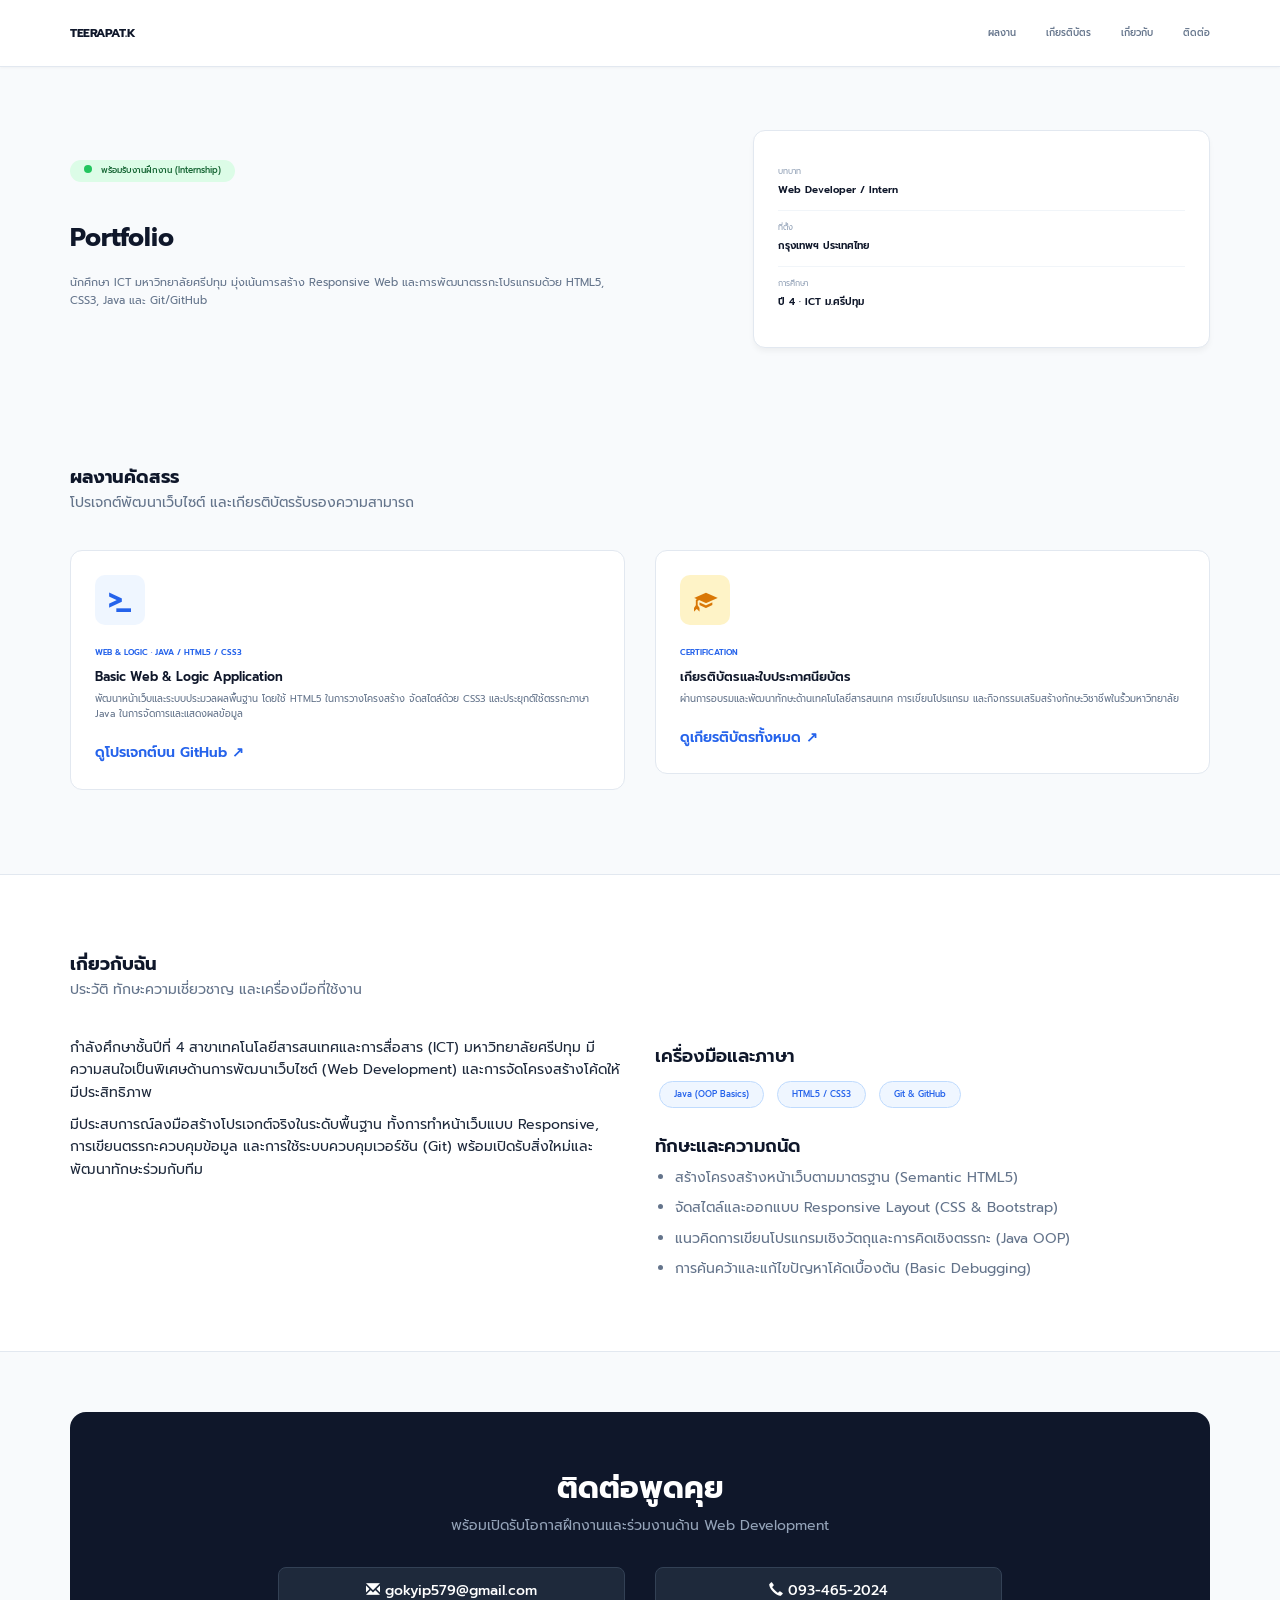
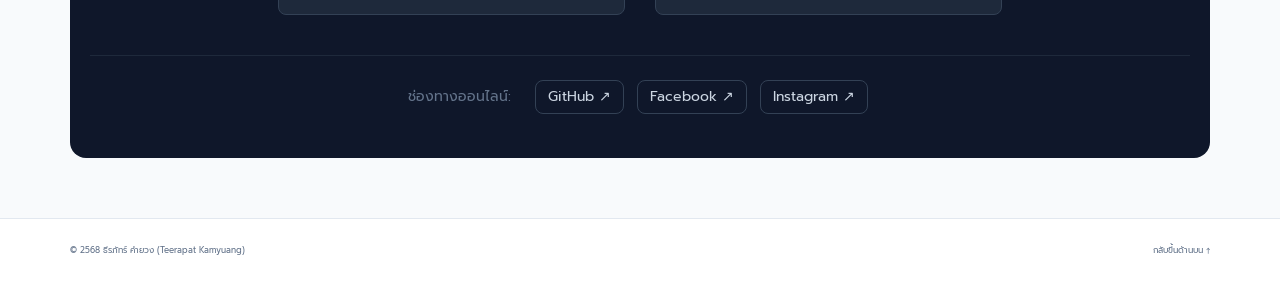
==== commit 8a12e58a: "update project" ====
--- a/index.html
+++ b/index.html
@@ -170,8 +170,8 @@
           </a>
         </div>
         <div class="col-sm-6 col-md-4">
-          <a class="contact-action-btn primary-contact" href="tel:0636402994">
-            <span class="glyphicon glyphicon-earphone"></span> 063-640-2994
+          <a class="contact-action-btn primary-contact" href="tel:0934652024">
+            <span class="glyphicon glyphicon-earphone"></span> 093-465-2024
           </a>
         </div>
       </div>
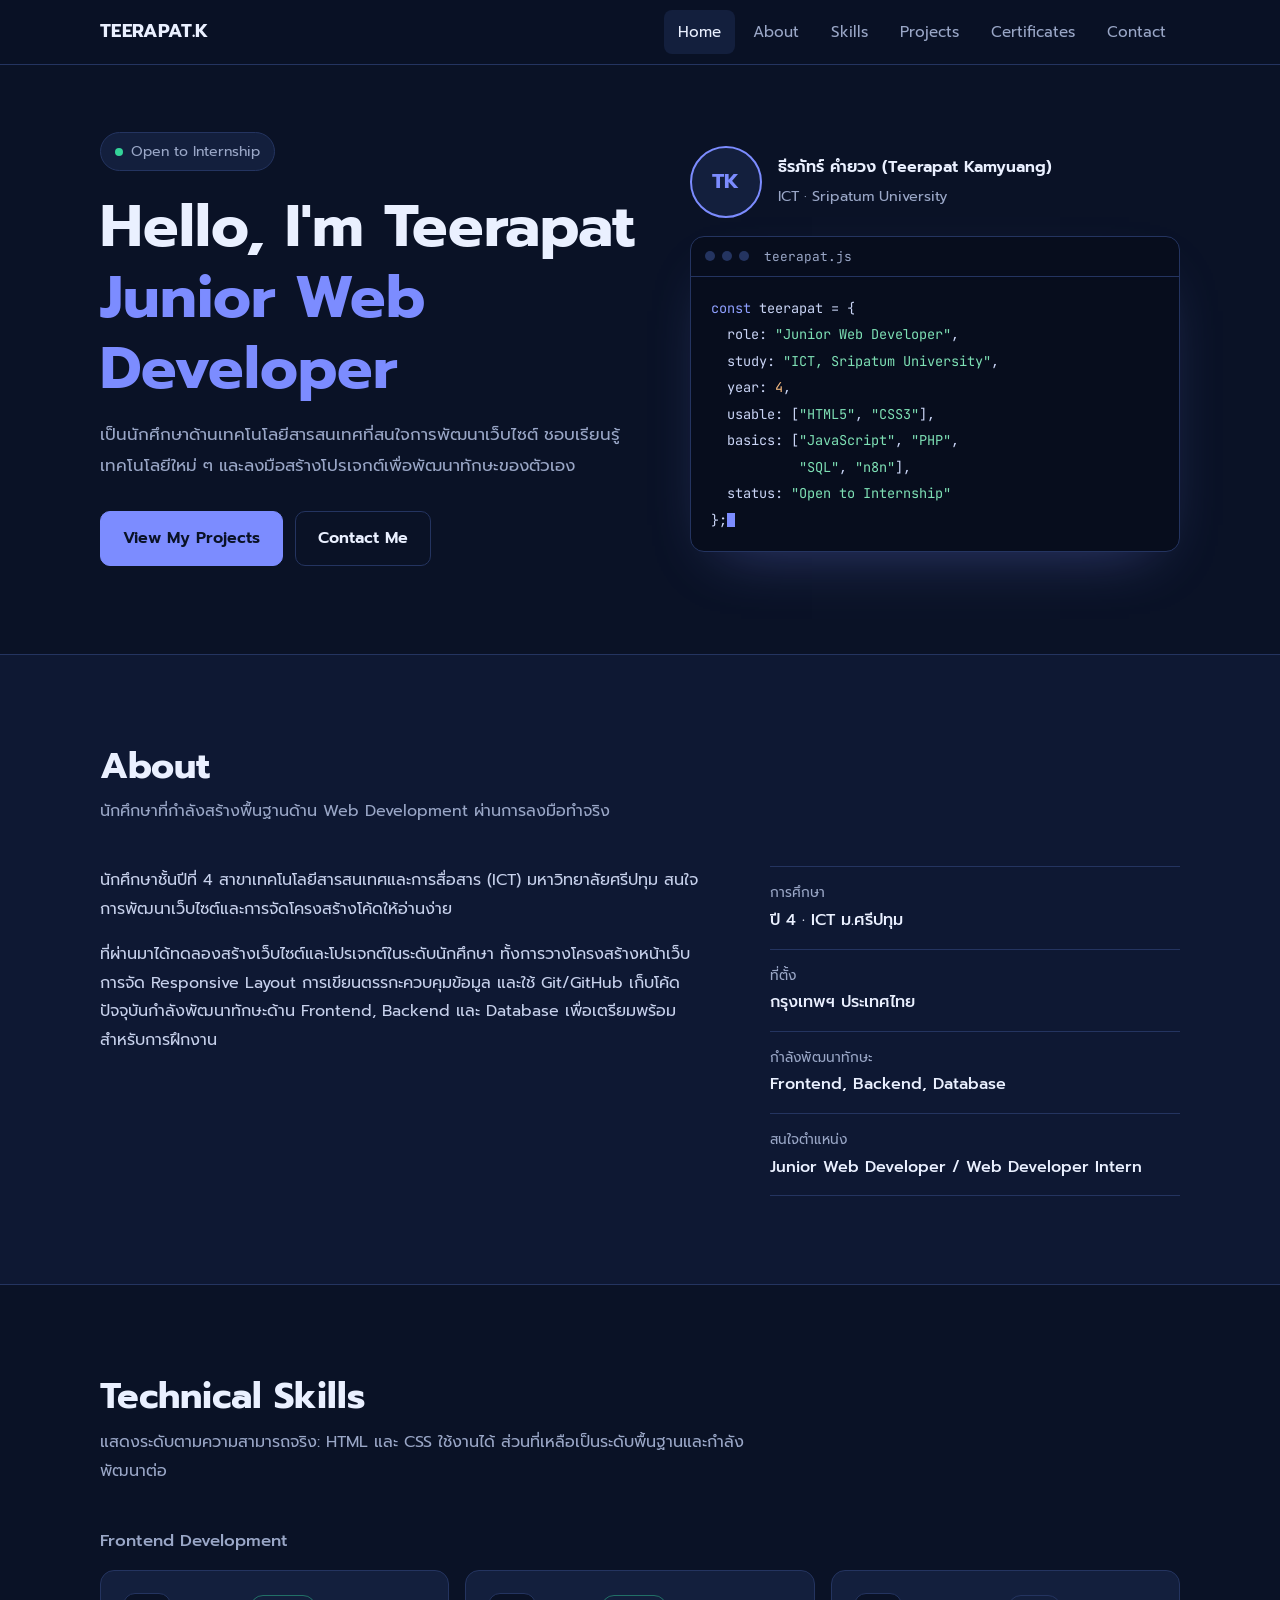
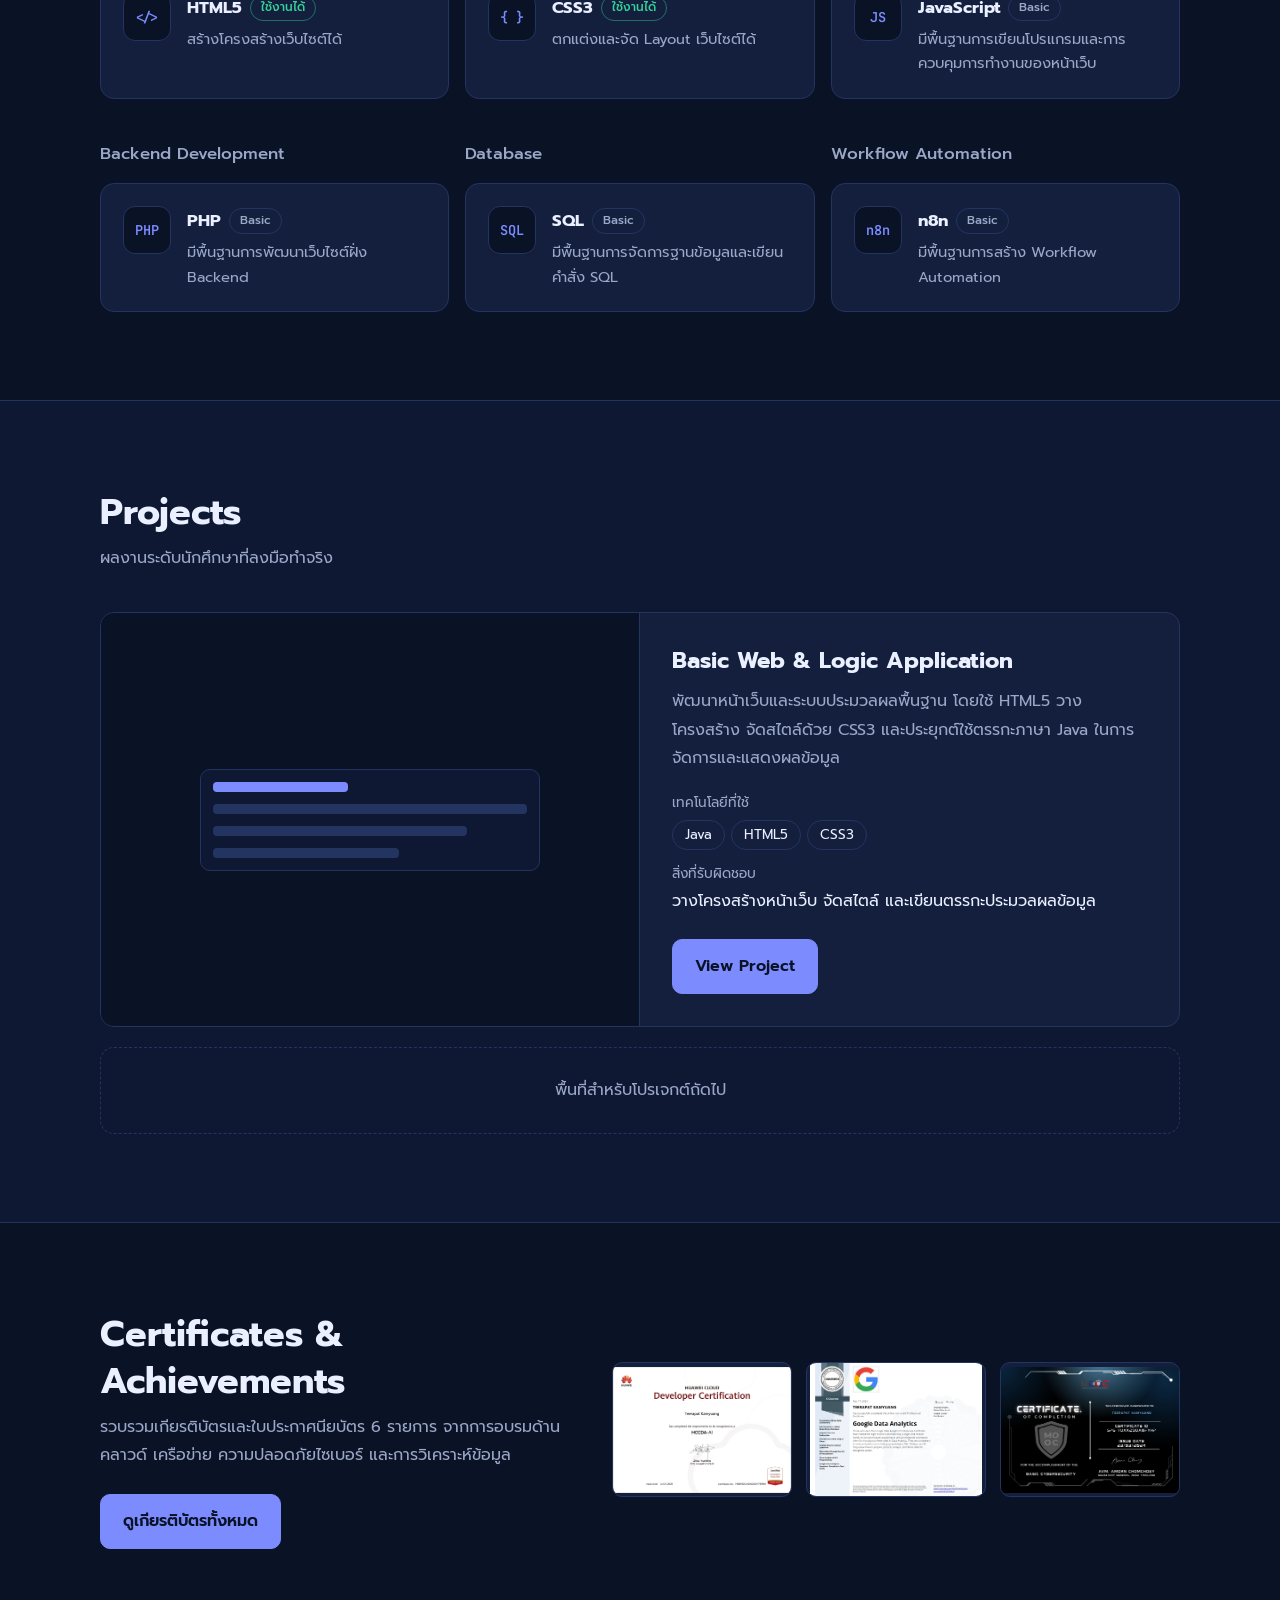
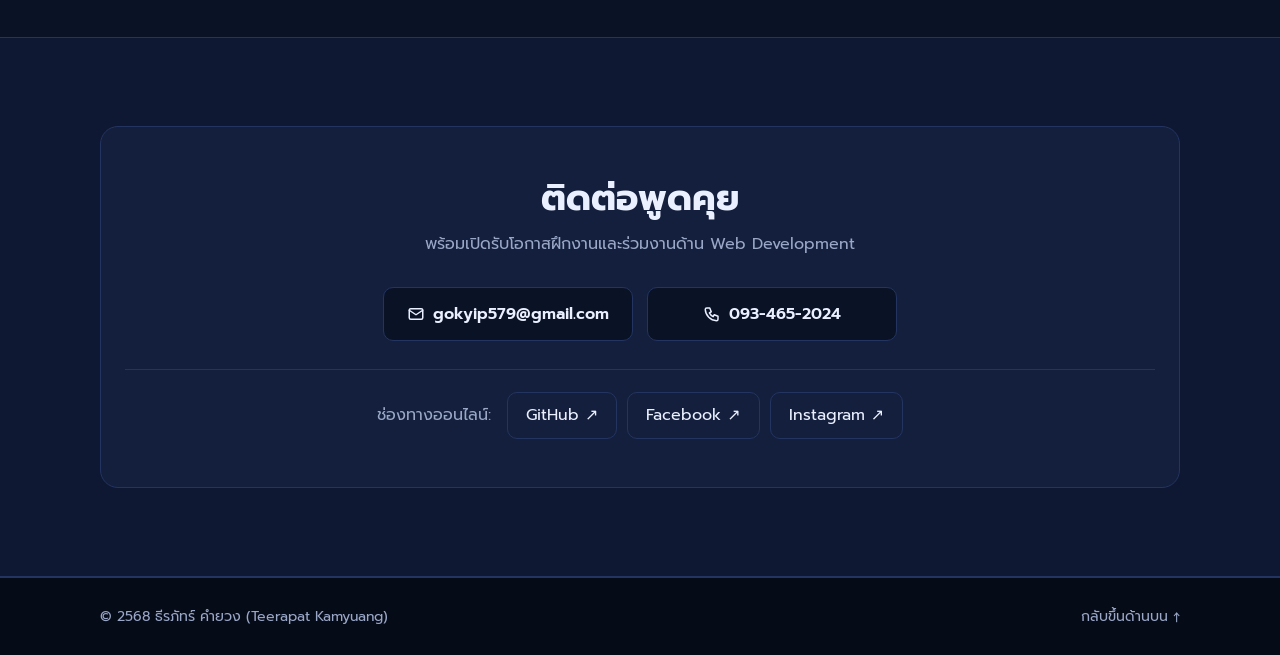
==== commit 8060a65b: "Add files via upload" ====
--- a/index.html
+++ b/index.html
@@ -3,202 +3,212 @@
 <head>
   <meta charset="utf-8">
   <meta name="viewport" content="width=device-width, initial-scale=1">
-  <title>ธีรภัทร์ คำยวง | Web Developer</title>
-
-  <!-- Bootstrap 3.4.1 & jQuery -->
-  <link rel="stylesheet" href="https://maxcdn.bootstrapcdn.com/bootstrap/3.4.1/css/bootstrap.min.css">
-  <script src="https://ajax.googleapis.com/ajax/libs/jquery/3.7.1/jquery.min.js"></script>
-  <script src="https://maxcdn.bootstrapcdn.com/bootstrap/3.4.1/js/bootstrap.min.js"></script>
-
-  <!-- Google Fonts: Prompt -->
+  <meta name="theme-color" content="#0A1226">
+  <meta name="description" content="Portfolio ของธีรภัทร์ คำยวง นักศึกษา ICT มหาวิทยาลัยศรีปทุม สนใจตำแหน่ง Junior Web Developer / Web Developer Intern">
+  <title>TEERAPAT.K | Junior Web Developer</title>
+
   <link rel="preconnect" href="https://fonts.googleapis.com">
   <link rel="preconnect" href="https://fonts.gstatic.com" crossorigin>
-  <link href="https://fonts.googleapis.com/css2?family=Prompt:wght@300;400;500;600;700&display=swap" rel="stylesheet">
-
-  <link href="myy.css" rel="stylesheet">
+  <link href="https://fonts.googleapis.com/css2?family=JetBrains+Mono:wght@400;600&family=Prompt:wght@400;500;600;700&display=swap" rel="stylesheet">
+  <link href="portfolio.css" rel="stylesheet">
 </head>
-<body id="top">
-
-<!-- NAVBAR (Bootstrap Fixed Top + Collapse Menu) -->
-<nav class="navbar navbar-default navbar-fixed-top custom-nav">
-  <div class="container">
-    <div class="navbar-header">
-      <button type="button" class="navbar-toggle collapsed" data-toggle="collapse" data-target="#navbar-menu">
-        <span class="icon-bar"></span>
-        <span class="icon-bar"></span>
-        <span class="icon-bar"></span>
-      </button>
-      <a class="navbar-brand brand-logo" href="#top">TEERAPAT.K</a>
-    </div>
-
-    <div class="collapse navbar-collapse" id="navbar-menu">
-      <ul class="nav navbar-nav navbar-right">
-        <li><a href="#work">ผลงาน</a></li>
-        <li><a href="certificates.html">เกียรติบัตร</a></li>
-        <li><a href="#about">เกี่ยวกับ</a></li>
-        <li><a href="#contact">ติดต่อ</a></li>
-      </ul>
-    </div>
-  </div>
-</nav>
-
-<!-- HERO SECTION -->
-<section class="hero-section">
-  <div class="container">
-    <div class="row hero-align">
-      <div class="col-md-7 col-sm-12">
-        <div class="status-badge">
-          <span class="status-dot"></span> พร้อมรับงานฝึกงาน (Internship)
-        </div>
-        <h1 class="hero-title">Portfolio</h1>
-        <p class="hero-desc">
-          นักศึกษา ICT มหาวิทยาลัยศรีปทุม มุ่งเน้นการสร้าง Responsive Web และการพัฒนาตรรกะโปรแกรมด้วย HTML5, CSS3, Java และ Git/GitHub
-        </p>
-      </div>
-
-      <div class="col-md-5 col-sm-12">
-        <div class="meta-card">
-          <div class="meta-row">
-            <span class="meta-label">บทบาท</span>
-            <span class="meta-value">Web Developer / Intern</span>
-          </div>
-          <div class="meta-row">
-            <span class="meta-label">ที่ตั้ง</span>
-            <span class="meta-value">กรุงเทพฯ ประเทศไทย</span>
-          </div>
-          <div class="meta-row">
-            <span class="meta-label">การศึกษา</span>
-            <span class="meta-value">ปี 4 · ICT ม.ศรีปทุม</span>
-          </div>
-        </div>
-      </div>
-    </div>
-  </div>
-</section>
-
-<!-- PROJECTS SECTION -->
-<section class="section-padding" id="work">
-  <div class="container">
-    <div class="section-title-wrap">
-      <h2>ผลงานคัดสรร</h2>
-      <p>โปรเจกต์พัฒนาเว็บไซต์ และเกียรติบัตรรับรองความสามารถ</p>
-    </div>
-
-    <div class="row">
-      <!-- Project 1 -->
-      <div class="col-md-6 col-sm-12">
-        <div class="custom-card">
-          <div class="card-icon-header icon-code">
-            <span class="glyphicon glyphicon-console"></span>
-          </div>
-          <div class="card-content">
-            <span class="card-tag">Web &amp; Logic · Java / HTML5 / CSS3</span>
-            <h3>Basic Web &amp; Logic Application</h3>
-            <p>พัฒนาหน้าเว็บและระบบประมวลผลพื้นฐาน โดยใช้ HTML5 ในการวางโครงสร้าง จัดสไตล์ด้วย CSS3 และประยุกต์ใช้ตรรกะภาษา Java ในการจัดการและแสดงผลข้อมูล</p>
-            <a class="card-btn-link" href="https://github.com/KuroMark13" target="_blank">ดูโปรเจกต์บน GitHub ↗</a>
-          </div>
-        </div>
-      </div>
-
-      <!-- Project 2: Link to Certificates -->
-      <div class="col-md-6 col-sm-12">
-        <div class="custom-card">
-          <div class="card-icon-header icon-cert">
-            <span class="glyphicon glyphicon-education"></span>
-          </div>
-          <div class="card-content">
-            <span class="card-tag">Certification</span>
-            <h3>เกียรติบัตรและใบประกาศนียบัตร</h3>
-            <p>ผ่านการอบรมและพัฒนาทักษะด้านเทคโนโลยีสารสนเทศ การเขียนโปรแกรม และกิจกรรมเสริมสร้างทักษะวิชาชีพในรั้วมหาวิทยาลัย</p>
-            <a class="card-btn-link" href="certificates.html">ดูเกียรติบัตรทั้งหมด ↗</a>
-          </div>
-        </div>
-      </div>
-    </div>
-  </div>
-</section>
-
-<!-- ABOUT SECTION -->
-<section class="section-padding bg-light-section" id="about">
-  <div class="container">
-    <div class="section-title-wrap">
-      <h2>เกี่ยวกับฉัน</h2>
-      <p>ประวัติ ทักษะความเชี่ยวชาญ และเครื่องมือที่ใช้งาน</p>
-    </div>
-
-    <div class="row">
-      <div class="col-md-6 col-sm-12">
-        <div class="about-text">
-          <p>กำลังศึกษาชั้นปีที่ 4 สาขาเทคโนโลยีสารสนเทศและการสื่อสาร (ICT) มหาวิทยาลัยศรีปทุม มีความสนใจเป็นพิเศษด้านการพัฒนาเว็บไซต์ (Web Development) และการจัดโครงสร้างโค้ดให้มีประสิทธิภาพ</p>
-          <p>มีประสบการณ์ลงมือสร้างโปรเจกต์จริงในระดับพื้นฐาน ทั้งการทำหน้าเว็บแบบ Responsive, การเขียนตรรกะควบคุมข้อมูล และการใช้ระบบควบคุมเวอร์ชัน (Git) พร้อมเปิดรับสิ่งใหม่และพัฒนาทักษะร่วมกับทีม</p>
-        </div>
-      </div>
-
-      <div class="col-md-6 col-sm-12">
-        <div class="skills-box">
-          <h4>เครื่องมือและภาษา</h4>
-          <div class="badge-tags">
-            <span class="skill-badge">Java (OOP Basics)</span>
-            <span class="skill-badge">HTML5 / CSS3</span>
-            <span class="skill-badge">Git &amp; GitHub</span>
-          </div>
-
-          <h4 style="margin-top: 25px;">ทักษะและความถนัด</h4>
-          <ul class="styled-list">
-            <li>สร้างโครงสร้างหน้าเว็บตามมาตรฐาน (Semantic HTML5)</li>
-            <li>จัดสไตล์และออกแบบ Responsive Layout (CSS &amp; Bootstrap)</li>
-            <li>แนวคิดการเขียนโปรแกรมเชิงวัตถุและการคิดเชิงตรรกะ (Java OOP)</li>
-            <li>การค้นคว้าและแก้ไขปัญหาโค้ดเบื้องต้น (Basic Debugging)</li>
-          </ul>
-        </div>
-      </div>
-    </div>
-  </div>
-</section>
-
-<!-- CONTACT SECTION -->
-<section class="section-padding" id="contact">
-  <div class="container">
-    <div class="contact-box-card text-center">
+<body>
+
+<!-- NAVBAR -->
+<header class="nav">
+  <div class="wrap">
+    <a class="logo" href="#home">TEERAPAT.K</a>
+    <button class="burger" type="button" aria-label="เปิดเมนู" aria-expanded="false" aria-controls="menu">
+      <svg width="20" height="20" viewBox="0 0 24 24" fill="none" stroke="currentColor" stroke-width="2" stroke-linecap="round"><path d="M4 7h16M4 12h16M4 17h16"/></svg>
+    </button>
+    <ul class="menu" id="menu">
+      <li><a href="#home">Home</a></li>
+      <li><a href="#about">About</a></li>
+      <li><a href="#skills">Skills</a></li>
+      <li><a href="#projects">Projects</a></li>
+      <li><a href="#certificates">Certificates</a></li>
+      <li><a href="#contact">Contact</a></li>
+    </ul>
+  </div>
+</header>
+
+<main>
+<!-- HERO -->
+<section class="hero" id="home">
+  <div class="wrap">
+    <div>
+      <span class="pill"><i class="dot"></i> Open to Internship</span>
+      <h1>Hello, I'm Teerapat <span>Junior Web Developer</span></h1>
+      <p class="intro">เป็นนักศึกษาด้านเทคโนโลยีสารสนเทศที่สนใจการพัฒนาเว็บไซต์ ชอบเรียนรู้เทคโนโลยีใหม่ ๆ และลงมือสร้างโปรเจกต์เพื่อพัฒนาทักษะของตัวเอง</p>
+      <div class="cta">
+        <a class="btn primary" href="#projects">View My Projects</a>
+        <a class="btn ghost" href="#contact">Contact Me</a>
+      </div>
+    </div>
+
+    <div>
+      <div class="who">
+        <!-- ใส่รูปโปรไฟล์: วางไฟล์ไว้ที่ images/profile.jpg แล้วเอา comment ออกจากบรรทัดล่างนี้
+             <img src="images/profile.jpg" alt="ธีรภัทร์ คำยวง"> -->
+        <span class="avatar">TK</span>
+        <div><b>ธีรภัทร์ คำยวง (Teerapat Kamyuang)</b><small>ICT · Sripatum University</small></div>
+      </div>
+      <div class="code" aria-label="สรุปข้อมูลโปรไฟล์ในรูปแบบโค้ด">
+        <div class="code-bar"><i></i><i></i><i></i><span>teerapat.js</span></div>
+        <div class="cb">
+          <div class="l" style="--i:0"><span class="k">const</span> teerapat = {</div>
+          <div class="l" style="--i:1">  role: <span class="s">"Junior Web Developer"</span>,</div>
+          <div class="l" style="--i:2">  study: <span class="s">"ICT, Sripatum University"</span>,</div>
+          <div class="l" style="--i:3">  year: <span class="n">4</span>,</div>
+          <div class="l" style="--i:4">  usable: [<span class="s">"HTML5"</span>, <span class="s">"CSS3"</span>],</div>
+          <div class="l" style="--i:5">  basics: [<span class="s">"JavaScript"</span>, <span class="s">"PHP"</span>,</div>
+          <div class="l" style="--i:6">           <span class="s">"SQL"</span>, <span class="s">"n8n"</span>],</div>
+          <div class="l" style="--i:7">  status: <span class="s">"Open to Internship"</span></div>
+          <div class="l" style="--i:8">};<span class="cur"></span></div>
+        </div>
+      </div>
+    </div>
+  </div>
+</section>
+
+<!-- ABOUT -->
+<section class="sec alt" id="about">
+  <div class="wrap">
+    <h2>About</h2>
+    <p class="lead">นักศึกษาที่กำลังสร้างพื้นฐานด้าน Web Development ผ่านการลงมือทำจริง</p>
+    <div class="about">
+      <div class="txt">
+        <p>นักศึกษาชั้นปีที่ 4 สาขาเทคโนโลยีสารสนเทศและการสื่อสาร (ICT) มหาวิทยาลัยศรีปทุม สนใจการพัฒนาเว็บไซต์และการจัดโครงสร้างโค้ดให้อ่านง่าย</p>
+        <p>ที่ผ่านมาได้ทดลองสร้างเว็บไซต์และโปรเจกต์ในระดับนักศึกษา ทั้งการวางโครงสร้างหน้าเว็บ การจัด Responsive Layout การเขียนตรรกะควบคุมข้อมูล และใช้ Git/GitHub เก็บโค้ด ปัจจุบันกำลังพัฒนาทักษะด้าน Frontend, Backend และ Database เพื่อเตรียมพร้อมสำหรับการฝึกงาน</p>
+      </div>
+      <dl class="facts">
+        <div><dt>การศึกษา</dt><dd>ปี 4 · ICT ม.ศรีปทุม</dd></div>
+        <div><dt>ที่ตั้ง</dt><dd>กรุงเทพฯ ประเทศไทย</dd></div>
+        <div><dt>กำลังพัฒนาทักษะ</dt><dd>Frontend, Backend, Database</dd></div>
+        <div><dt>สนใจตำแหน่ง</dt><dd>Junior Web Developer / Web Developer Intern</dd></div>
+      </dl>
+    </div>
+  </div>
+</section>
+
+<!-- SKILLS -->
+<section class="sec" id="skills">
+  <div class="wrap">
+    <h2>Technical Skills</h2>
+    <p class="lead">แสดงระดับตามความสามารถจริง: HTML และ CSS ใช้งานได้ ส่วนที่เหลือเป็นระดับพื้นฐานและกำลังพัฒนาต่อ</p>
+
+    <div class="group">
+      <h3>Frontend Development</h3>
+      <div class="cards">
+        <article class="skill"><div class="ico">&lt;/&gt;</div><div><h4>HTML5 <em class="lv use">ใช้งานได้</em></h4><p>สร้างโครงสร้างเว็บไซต์ได้</p></div></article>
+        <article class="skill"><div class="ico">{ }</div><div><h4>CSS3 <em class="lv use">ใช้งานได้</em></h4><p>ตกแต่งและจัด Layout เว็บไซต์ได้</p></div></article>
+        <article class="skill"><div class="ico">JS</div><div><h4>JavaScript <em class="lv">Basic</em></h4><p>มีพื้นฐานการเขียนโปรแกรมและการควบคุมการทำงานของหน้าเว็บ</p></div></article>
+      </div>
+    </div>
+
+    <div class="group">
+      <div class="two">
+        <div class="group">
+          <h3>Backend Development</h3>
+          <article class="skill"><div class="ico">PHP</div><div><h4>PHP <em class="lv">Basic</em></h4><p>มีพื้นฐานการพัฒนาเว็บไซต์ฝั่ง Backend</p></div></article>
+        </div>
+        <div class="group">
+          <h3>Database</h3>
+          <article class="skill"><div class="ico">SQL</div><div><h4>SQL <em class="lv">Basic</em></h4><p>มีพื้นฐานการจัดการฐานข้อมูลและเขียนคำสั่ง SQL</p></div></article>
+        </div>
+        <div class="group">
+          <h3>Workflow Automation</h3>
+          <article class="skill"><div class="ico">n8n</div><div><h4>n8n <em class="lv">Basic</em></h4><p>มีพื้นฐานการสร้าง Workflow Automation</p></div></article>
+        </div>
+      </div>
+    </div>
+  </div>
+</section>
+
+<!-- PROJECTS -->
+<section class="sec alt" id="projects">
+  <div class="wrap">
+    <h2>Projects</h2>
+    <p class="lead">ผลงานระดับนักศึกษาที่ลงมือทำจริง</p>
+
+    <article class="proj">
+      <div class="shot">
+        <!-- ใส่ภาพตัวอย่างโปรเจกต์: วางไฟล์ไว้ที่ images/projects/ แล้วแทนที่ div.mock ด้วย
+             <img src="images/projects/ชื่อไฟล์.png" alt="ตัวอย่างหน้าจอโปรเจกต์"> -->
+        <div class="mock" aria-hidden="true"><i></i><i></i><i></i><i></i></div>
+      </div>
+      <div class="pinfo">
+        <h3>Basic Web &amp; Logic Application</h3>
+        <p>พัฒนาหน้าเว็บและระบบประมวลผลพื้นฐาน โดยใช้ HTML5 วางโครงสร้าง จัดสไตล์ด้วย CSS3 และประยุกต์ใช้ตรรกะภาษา Java ในการจัดการและแสดงผลข้อมูล</p>
+        <dl>
+          <dt>เทคโนโลยีที่ใช้</dt>
+          <dd><span class="tag">Java</span><span class="tag">HTML5</span><span class="tag">CSS3</span></dd>
+          <dt>สิ่งที่รับผิดชอบ</dt>
+          <dd>วางโครงสร้างหน้าเว็บ จัดสไตล์ และเขียนตรรกะประมวลผลข้อมูล</dd>
+        </dl>
+        <a class="btn primary" href="https://github.com/KuroMark13" target="_blank" rel="noopener">View Project</a>
+      </div>
+    </article>
+
+    <!-- เพิ่มโปรเจกต์ใหม่: คัดลอกบล็อก <article class="proj"> ด้านบนไปวางต่อ แล้วแก้ข้อความ
+         ถ้าไม่ต้องการพื้นที่ว่างด้านล่าง ลบบล็อก div.slot ได้เลย -->
+    <div class="proj slot">พื้นที่สำหรับโปรเจกต์ถัดไป</div>
+  </div>
+</section>
+
+<!-- CERTIFICATES -->
+<section class="sec" id="certificates">
+  <div class="wrap certs">
+    <div>
+      <h2>Certificates &amp; Achievements</h2>
+      <p>รวบรวมเกียรติบัตรและใบประกาศนียบัตร 6 รายการ จากการอบรมด้านคลาวด์ เครือข่าย ความปลอดภัยไซเบอร์ และการวิเคราะห์ข้อมูล</p>
+      <a class="btn primary" href="certificates.html">ดูเกียรติบัตรทั้งหมด</a>
+    </div>
+    <a class="thumbs" href="certificates.html" aria-label="ไปที่หน้าเกียรติบัตรทั้งหมด">
+      <img src="images/certificates/cert-03.jpg" alt="HCCDA-AI" loading="lazy">
+      <img src="images/certificates/cert-05.jpg" alt="Google Data Analytics" loading="lazy">
+      <img src="images/certificates/cert-04.jpg" alt="Basic Cybersecurity" loading="lazy">
+    </a>
+  </div>
+</section>
+
+<!-- CONTACT (ข้อมูลและลิงก์เหมือนเดิมทุกอย่าง) -->
+<section class="sec alt" id="contact">
+  <div class="wrap">
+    <div class="contact">
       <h2>ติดต่อพูดคุย</h2>
       <p>พร้อมเปิดรับโอกาสฝึกงานและร่วมงานด้าน Web Development</p>
 
-      <div class="row contact-btn-group">
-        <div class="col-sm-6 col-md-4 col-md-offset-2">
-          <a class="contact-action-btn primary-contact" href="mailto:gokyip579@gmail.com">
-            <span class="glyphicon glyphicon-envelope"></span> gokyip579@gmail.com
-          </a>
-        </div>
-        <div class="col-sm-6 col-md-4">
-          <a class="contact-action-btn primary-contact" href="tel:0934652024">
-            <span class="glyphicon glyphicon-earphone"></span> 093-465-2024
-          </a>
-        </div>
-      </div>
-
-      <div class="social-links-area">
-        <span class="social-text">ช่องทางออนไลน์:</span>
-        <a class="btn btn-default custom-social-btn" href="https://github.com/KuroMark13" target="_blank">GitHub ↗</a>
-        <a class="btn btn-default custom-social-btn" href="https://www.facebook.com/teerapat.kamyuang" target="_blank">Facebook ↗</a>
-        <a class="btn btn-default custom-social-btn" href="https://www.instagram.com/kuro_kujo05" target="_blank">Instagram ↗</a>
-      </div>
-    </div>
-  </div>
-</section>
+      <div class="cbtns">
+        <a class="btn" href="mailto:gokyip579@gmail.com">
+          <svg width="18" height="18" viewBox="0 0 24 24" fill="none" stroke="currentColor" stroke-width="2" stroke-linecap="round" stroke-linejoin="round" aria-hidden="true"><rect x="3" y="5" width="18" height="14" rx="2"/><path d="m3 7 9 6 9-6"/></svg>
+          gokyip579@gmail.com
+        </a>
+        <a class="btn" href="tel:0934652024">
+          <svg width="18" height="18" viewBox="0 0 24 24" fill="none" stroke="currentColor" stroke-width="2" stroke-linecap="round" stroke-linejoin="round" aria-hidden="true"><path d="M5 4h4l2 5-2.5 1.5a11 11 0 0 0 5 5L15 13l5 2v4a2 2 0 0 1-2 2A16 16 0 0 1 3 6a2 2 0 0 1 2-2z"/></svg>
+          093-465-2024
+        </a>
+      </div>
+
+      <div class="social">
+        <span>ช่องทางออนไลน์:</span>
+        <a href="https://github.com/KuroMark13" target="_blank" rel="noopener">GitHub ↗</a>
+        <a href="https://www.facebook.com/teerapat.kamyuang" target="_blank" rel="noopener">Facebook ↗</a>
+        <a href="https://www.instagram.com/kuro_kujo05" target="_blank" rel="noopener">Instagram ↗</a>
+      </div>
+    </div>
+  </div>
+</section>
+</main>
 
 <!-- FOOTER -->
-<footer class="site-footer">
-  <div class="container">
-    <div class="row">
-      <div class="col-sm-6 text-left">
-        <span>© 2568 ธีรภัทร์ คำยวง (Teerapat Kamyuang)</span>
-      </div>
-      <div class="col-sm-6 text-right">
-        <a href="#top">กลับขึ้นด้านบน ↑</a>
-      </div>
-    </div>
+<footer class="foot">
+  <div class="wrap">
+    <span>© 2568 ธีรภัทร์ คำยวง (Teerapat Kamyuang)</span>
+    <a href="#home">กลับขึ้นด้านบน ↑</a>
   </div>
 </footer>
 
+<script src="portfolio.js"></script>
 </body>
-</html>+</html>
--- a/portfolio.css
+++ b/portfolio.css
@@ -0,0 +1,212 @@
+/* portfolio.css — สไตล์ของหน้าหลัก (index.html) เท่านั้น
+   หมายเหตุ: myy.css ยังใช้โดย certificates.html จึงไม่แตะต้อง */
+
+:root {
+  --bg: #0A1226;
+  --bg2: #0E1833;
+  --surface: #131F3D;
+  --line: #243460;
+  --text: #EAF0FF;
+  --muted: #9AA7C7;
+  --accent: #7C8CFF;
+  --ink: #0A1226;
+  --ok: #34D399;
+  --r: 14px;
+}
+
+* { box-sizing: border-box; }
+html { scroll-behavior: smooth; scroll-padding-top: 72px; }
+body {
+  margin: 0;
+  background: var(--bg);
+  color: var(--text);
+  font: 400 1rem/1.8 'Prompt', system-ui, sans-serif;
+  -webkit-font-smoothing: antialiased;
+}
+img { max-width: 100%; display: block; }
+a { color: inherit; text-decoration: none; }
+h1, h2, h3, h4, p, dl, dd { margin: 0; }
+.wrap { width: min(100% - 40px, 1080px); margin-inline: auto; }
+:focus-visible { outline: 2px solid var(--accent); outline-offset: 3px; border-radius: 6px; }
+
+/* ---------- Navbar ---------- */
+.nav {
+  position: fixed; inset: 0 0 auto; z-index: 50;
+  background: rgba(10, 18, 38, .88);
+  backdrop-filter: blur(10px);
+  border-bottom: 1px solid var(--line);
+}
+.nav .wrap { display: flex; align-items: center; justify-content: space-between; height: 64px; }
+.logo { font-weight: 700; font-size: 1.15rem; letter-spacing: .02em; }
+.menu { display: flex; gap: 4px; list-style: none; margin: 0; padding: 0; }
+.menu a {
+  display: block; padding: 8px 14px; border-radius: 8px;
+  color: var(--muted); font-size: .95rem; transition: color .2s, background .2s;
+}
+.menu a:hover, .menu a.active { color: var(--text); background: var(--surface); }
+.burger {
+  display: none; place-items: center; width: 44px; height: 40px;
+  background: none; color: var(--text); cursor: pointer;
+  border: 1px solid var(--line); border-radius: 8px;
+}
+
+/* ---------- Buttons ---------- */
+.btn {
+  display: inline-flex; align-items: center; justify-content: center; gap: 8px;
+  padding: 12px 22px; border-radius: 10px; font-weight: 600;
+  border: 1px solid var(--line); transition: border-color .2s, color .2s, filter .2s;
+}
+.btn.primary { background: var(--accent); color: var(--ink); border-color: var(--accent); }
+.btn.primary:hover { filter: brightness(1.12); }
+.btn.ghost:hover { border-color: var(--accent); color: var(--accent); }
+
+/* ---------- Hero ---------- */
+.hero { padding: 132px 0 88px; }
+.hero .wrap { display: grid; grid-template-columns: 1.05fr .95fr; gap: 48px; align-items: center; }
+.pill {
+  display: inline-flex; align-items: center; gap: 8px; padding: 6px 14px;
+  background: var(--surface); border: 1px solid var(--line); border-radius: 99px;
+  color: var(--muted); font-size: .88rem;
+}
+.dot { width: 8px; height: 8px; border-radius: 50%; background: var(--ok); animation: pulse 2.2s infinite; }
+.hero h1 { margin: 20px 0 16px; font-size: clamp(2.3rem, 6vw, 3.7rem); line-height: 1.2; font-weight: 700; }
+.hero h1 span { display: block; color: var(--accent); }
+.hero p.intro { max-width: 52ch; color: var(--muted); font-size: 1.05rem; }
+.cta { display: flex; flex-wrap: wrap; gap: 12px; margin-top: 30px; }
+
+.who { display: flex; align-items: center; gap: 16px; margin-bottom: 18px; }
+.avatar {
+  position: relative; flex: none; width: 72px; height: 72px; overflow: hidden;
+  display: grid; place-items: center; border-radius: 50%;
+  background: var(--surface); border: 2px solid var(--accent);
+  color: var(--accent); font-weight: 700; font-size: 1.3rem;
+}
+.avatar img { position: absolute; inset: 0; width: 100%; height: 100%; object-fit: cover; }
+.who b { display: block; font-weight: 600; }
+.who small { color: var(--muted); font-size: .9rem; }
+
+.code {
+  background: #070D1D; border: 1px solid var(--line); border-radius: var(--r);
+  overflow: hidden; box-shadow: 0 24px 60px -30px rgba(124, 140, 255, .4);
+}
+.code-bar {
+  display: flex; align-items: center; gap: 7px; padding: 11px 14px;
+  border-bottom: 1px solid var(--line); color: var(--muted);
+  font: .8rem 'JetBrains Mono', ui-monospace, monospace;
+}
+.code-bar i { width: 10px; height: 10px; border-radius: 50%; background: var(--line); }
+.code-bar span { margin-left: 8px; }
+.cb { padding: 18px 20px; overflow-x: auto; color: #C9D4F5; font: .85rem/1.95 'JetBrains Mono', ui-monospace, monospace; }
+.cb .l { white-space: pre; opacity: 0; animation: show .01s forwards; animation-delay: calc(var(--i) * .16s + .4s); }
+.k { color: #8FA0FF; } .s { color: #7EE0B5; } .n { color: #F2B880; }
+.cur { display: inline-block; width: 8px; height: 1em; background: var(--accent); vertical-align: -2px; animation: blink 1s steps(2) infinite; }
+
+/* ---------- Sections ---------- */
+.sec { padding: 88px 0; }
+.sec.alt { background: var(--bg2); border-block: 1px solid var(--line); }
+.sec h2 { font-size: clamp(1.7rem, 3.5vw, 2.25rem); line-height: 1.3; margin-bottom: 8px; }
+.lead { max-width: 60ch; color: var(--muted); margin-bottom: 40px; }
+
+/* About */
+.about { display: grid; grid-template-columns: 1.2fr .8fr; gap: 56px; }
+.about .txt p { max-width: 62ch; color: #C7D1EC; }
+.about .txt p + p { margin-top: 16px; }
+.facts { border-top: 1px solid var(--line); align-self: start; }
+.facts div { padding: 14px 0; border-bottom: 1px solid var(--line); }
+.facts dt { color: var(--muted); font-size: .85rem; }
+.facts dd { font-weight: 500; }
+
+/* Skills */
+.group + .group { margin-top: 40px; }
+.group h3 { font-size: 1.05rem; color: var(--muted); font-weight: 500; margin-bottom: 14px; }
+.cards { display: grid; gap: 16px; grid-template-columns: repeat(3, 1fr); }
+.skill {
+  display: flex; gap: 16px; padding: 22px; background: var(--surface);
+  border: 1px solid var(--line); border-radius: var(--r); transition: border-color .2s;
+}
+.skill:hover { border-color: var(--accent); }
+.ico {
+  flex: none; width: 48px; height: 48px; display: grid; place-items: center;
+  background: var(--bg); border: 1px solid var(--line); border-radius: 12px;
+  color: var(--accent); font: 600 .85rem 'JetBrains Mono', ui-monospace, monospace;
+}
+.skill h4 { display: flex; flex-wrap: wrap; align-items: center; gap: 8px; font-size: 1.05rem; margin-bottom: 4px; }
+.skill p { color: var(--muted); font-size: .92rem; line-height: 1.65; }
+.lv { font-style: normal; font-size: .75rem; font-weight: 500; padding: 1px 10px; border-radius: 99px; border: 1px solid var(--line); color: var(--muted); }
+.lv.use { color: var(--ok); border-color: rgba(52, 211, 153, .45); }
+.two { display: grid; gap: 16px; grid-template-columns: repeat(3, 1fr); }
+.two .group + .group { margin-top: 0; }
+
+/* Projects */
+.proj {
+  display: grid; grid-template-columns: 1fr 1fr; overflow: hidden;
+  background: var(--surface); border: 1px solid var(--line); border-radius: var(--r);
+}
+.shot { display: grid; place-items: center; padding: 28px; background: var(--bg); border-right: 1px solid var(--line); }
+.mock { width: 100%; max-width: 340px; border: 1px solid var(--line); border-radius: 10px; overflow: hidden; background: var(--bg2); }
+.mock i { display: block; height: 10px; margin: 12px; border-radius: 4px; background: var(--line); }
+.mock i:nth-child(1) { width: 40%; background: var(--accent); }
+.mock i:nth-child(3) { width: 75%; }
+.mock i:nth-child(4) { width: 55%; }
+.pinfo { padding: 32px; }
+.pinfo h3 { font-size: 1.4rem; line-height: 1.4; margin-bottom: 10px; }
+.pinfo p { color: var(--muted); }
+.pinfo dl { margin: 18px 0 24px; }
+.pinfo dt { color: var(--muted); font-size: .85rem; margin-top: 12px; }
+.tag { display: inline-block; margin: 4px 6px 0 0; padding: 2px 12px; border: 1px solid var(--line); border-radius: 99px; font-size: .85rem; }
+.slot { margin-top: 20px; display: block; padding: 28px; text-align: center; color: var(--muted); background: none; border: 1px dashed var(--line); }
+
+/* Certificates */
+.certs { display: grid; grid-template-columns: .9fr 1.1fr; gap: 48px; align-items: center; }
+.certs p { color: var(--muted); max-width: 52ch; margin-bottom: 24px; }
+.thumbs { display: grid; grid-template-columns: repeat(3, 1fr); gap: 14px; }
+.thumbs img {
+  width: 100%; aspect-ratio: 4 / 3; object-fit: contain; background: var(--surface);
+  border: 1px solid var(--line); border-radius: 10px; transition: border-color .2s;
+}
+.thumbs:hover img { border-color: var(--accent); }
+
+/* Contact */
+.contact { padding: 48px 24px; text-align: center; background: var(--surface); border: 1px solid var(--line); border-radius: 18px; }
+.contact p { color: var(--muted); margin: 8px auto 28px; }
+.cbtns { display: flex; flex-wrap: wrap; justify-content: center; gap: 14px; }
+.cbtns .btn { background: var(--bg); min-width: 250px; }
+.cbtns .btn:hover { border-color: var(--accent); color: var(--accent); }
+.social { margin-top: 28px; padding-top: 22px; border-top: 1px solid var(--line); display: flex; flex-wrap: wrap; justify-content: center; align-items: center; gap: 10px; }
+.social > span { color: var(--muted); margin-right: 6px; }
+.social a { padding: 8px 18px; border: 1px solid var(--line); border-radius: 10px; transition: border-color .2s, color .2s; }
+.social a:hover { border-color: var(--accent); color: var(--accent); }
+
+/* Footer */
+.foot { padding: 26px 0; background: #060B18; border-top: 1px solid var(--line); color: var(--muted); font-size: .88rem; }
+.foot .wrap { display: flex; flex-wrap: wrap; justify-content: space-between; gap: 12px; }
+.foot a:hover { color: var(--text); }
+
+/* ---------- Motion ---------- */
+@keyframes show { to { opacity: 1; } }
+@keyframes blink { 50% { opacity: 0; } }
+@keyframes pulse { 0% { box-shadow: 0 0 0 0 rgba(52, 211, 153, .55); } 70%, 100% { box-shadow: 0 0 0 9px rgba(52, 211, 153, 0); } }
+
+/* ---------- Responsive ---------- */
+@media (max-width: 900px) {
+  .hero .wrap, .about, .certs, .proj { grid-template-columns: 1fr; }
+  .hero .wrap { gap: 40px; }
+  .cards, .two { grid-template-columns: 1fr; }
+  .shot { border-right: 0; border-bottom: 1px solid var(--line); }
+}
+@media (max-width: 760px) {
+  .burger { display: grid; }
+  .menu {
+    display: none; position: absolute; top: 64px; left: 0; right: 0; flex-direction: column;
+    padding: 10px 20px 16px; background: var(--bg); border-bottom: 1px solid var(--line);
+  }
+  .menu.open { display: flex; }
+  .hero { padding-top: 104px; }
+  .sec { padding: 64px 0; }
+  .cbtns .btn { min-width: 0; width: 100%; }
+}
+@media (prefers-reduced-motion: reduce) {
+  html { scroll-behavior: auto; }
+  *, *::before, *::after { animation: none !important; transition: none !important; }
+  .cb .l { opacity: 1 !important; }
+}
